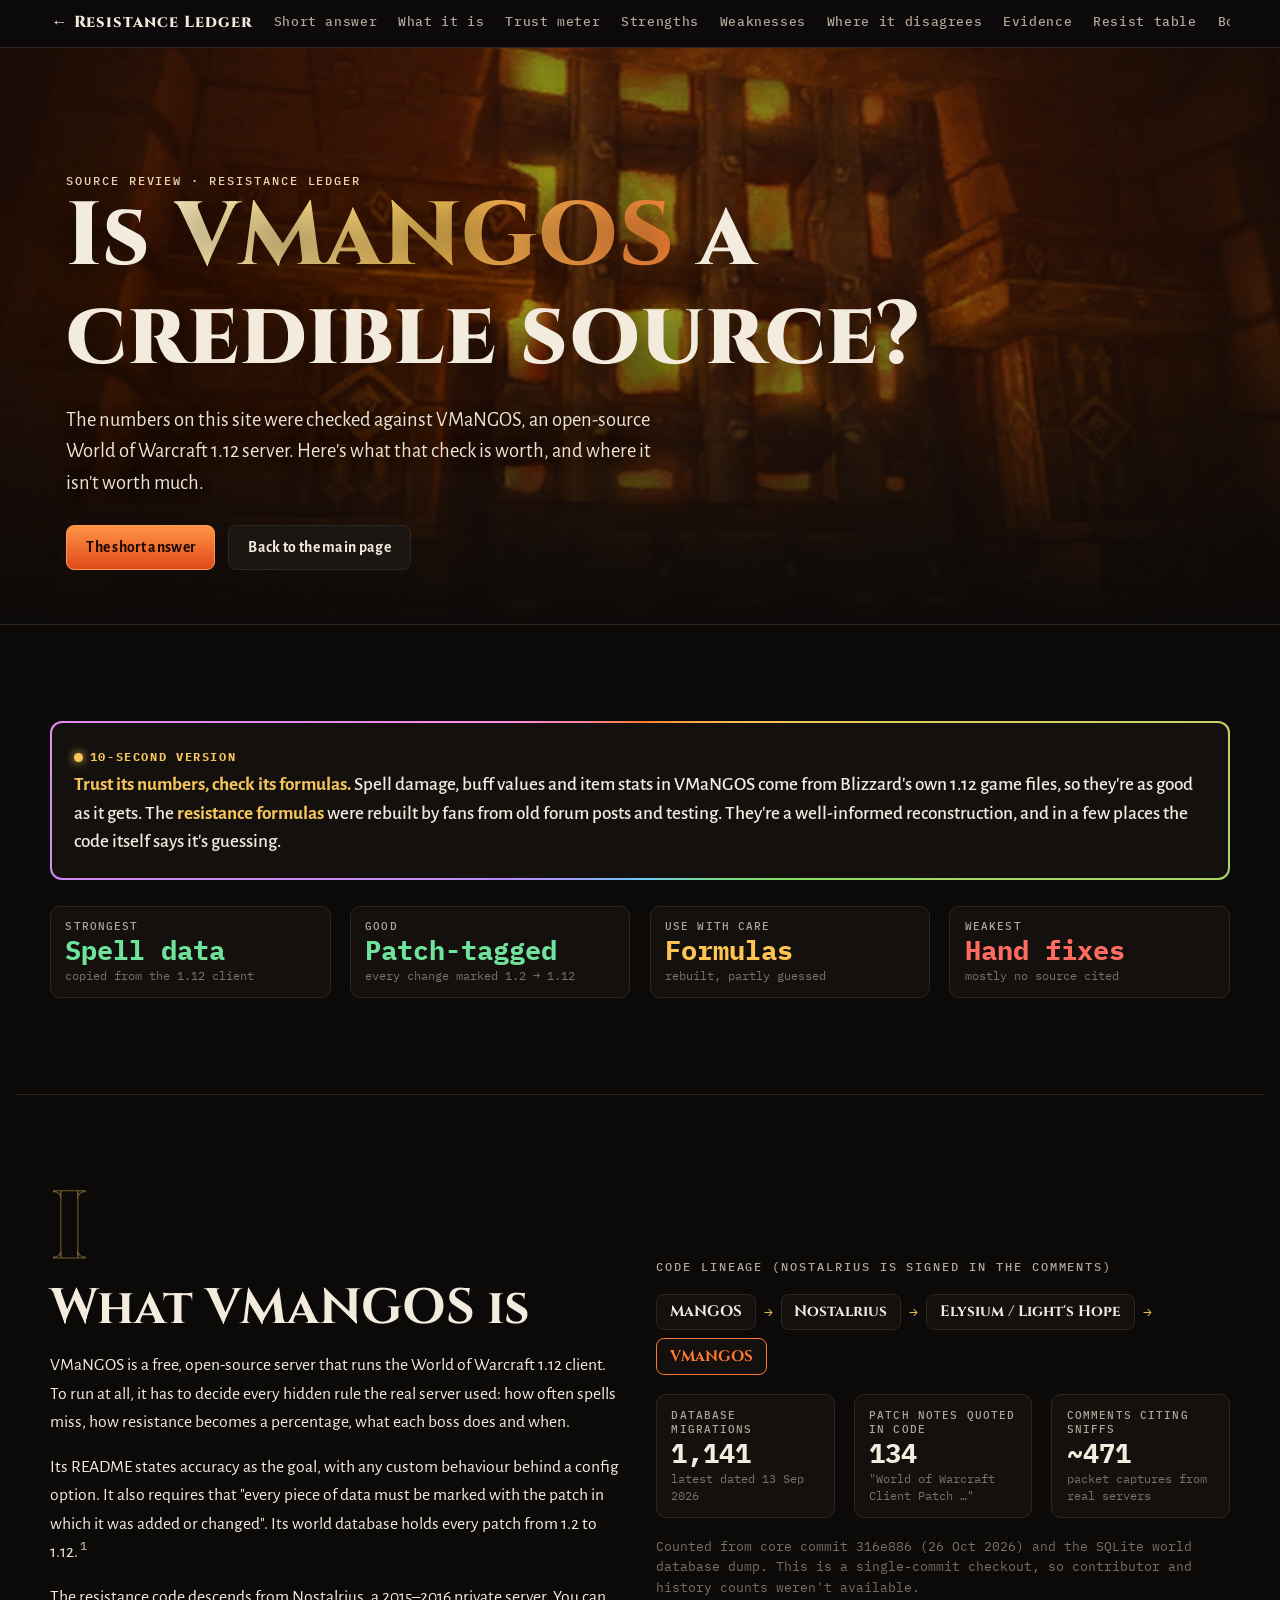
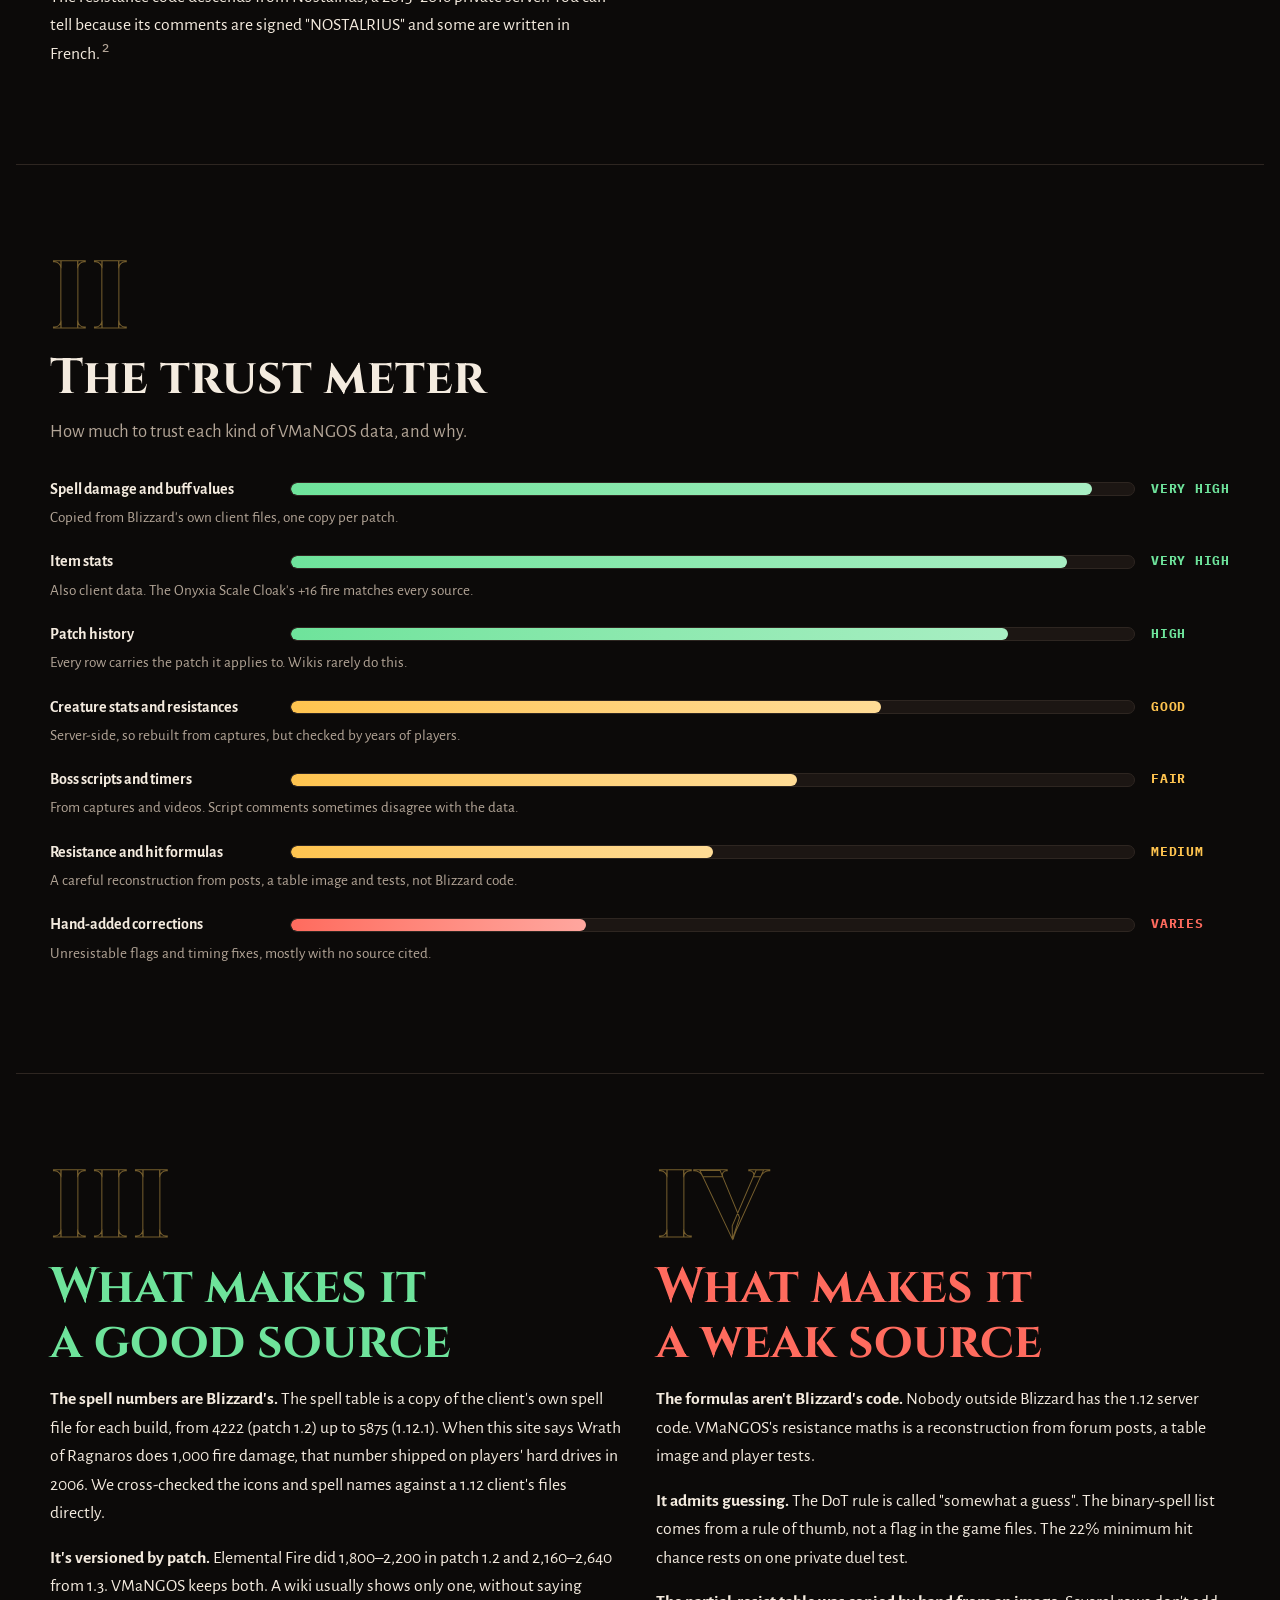
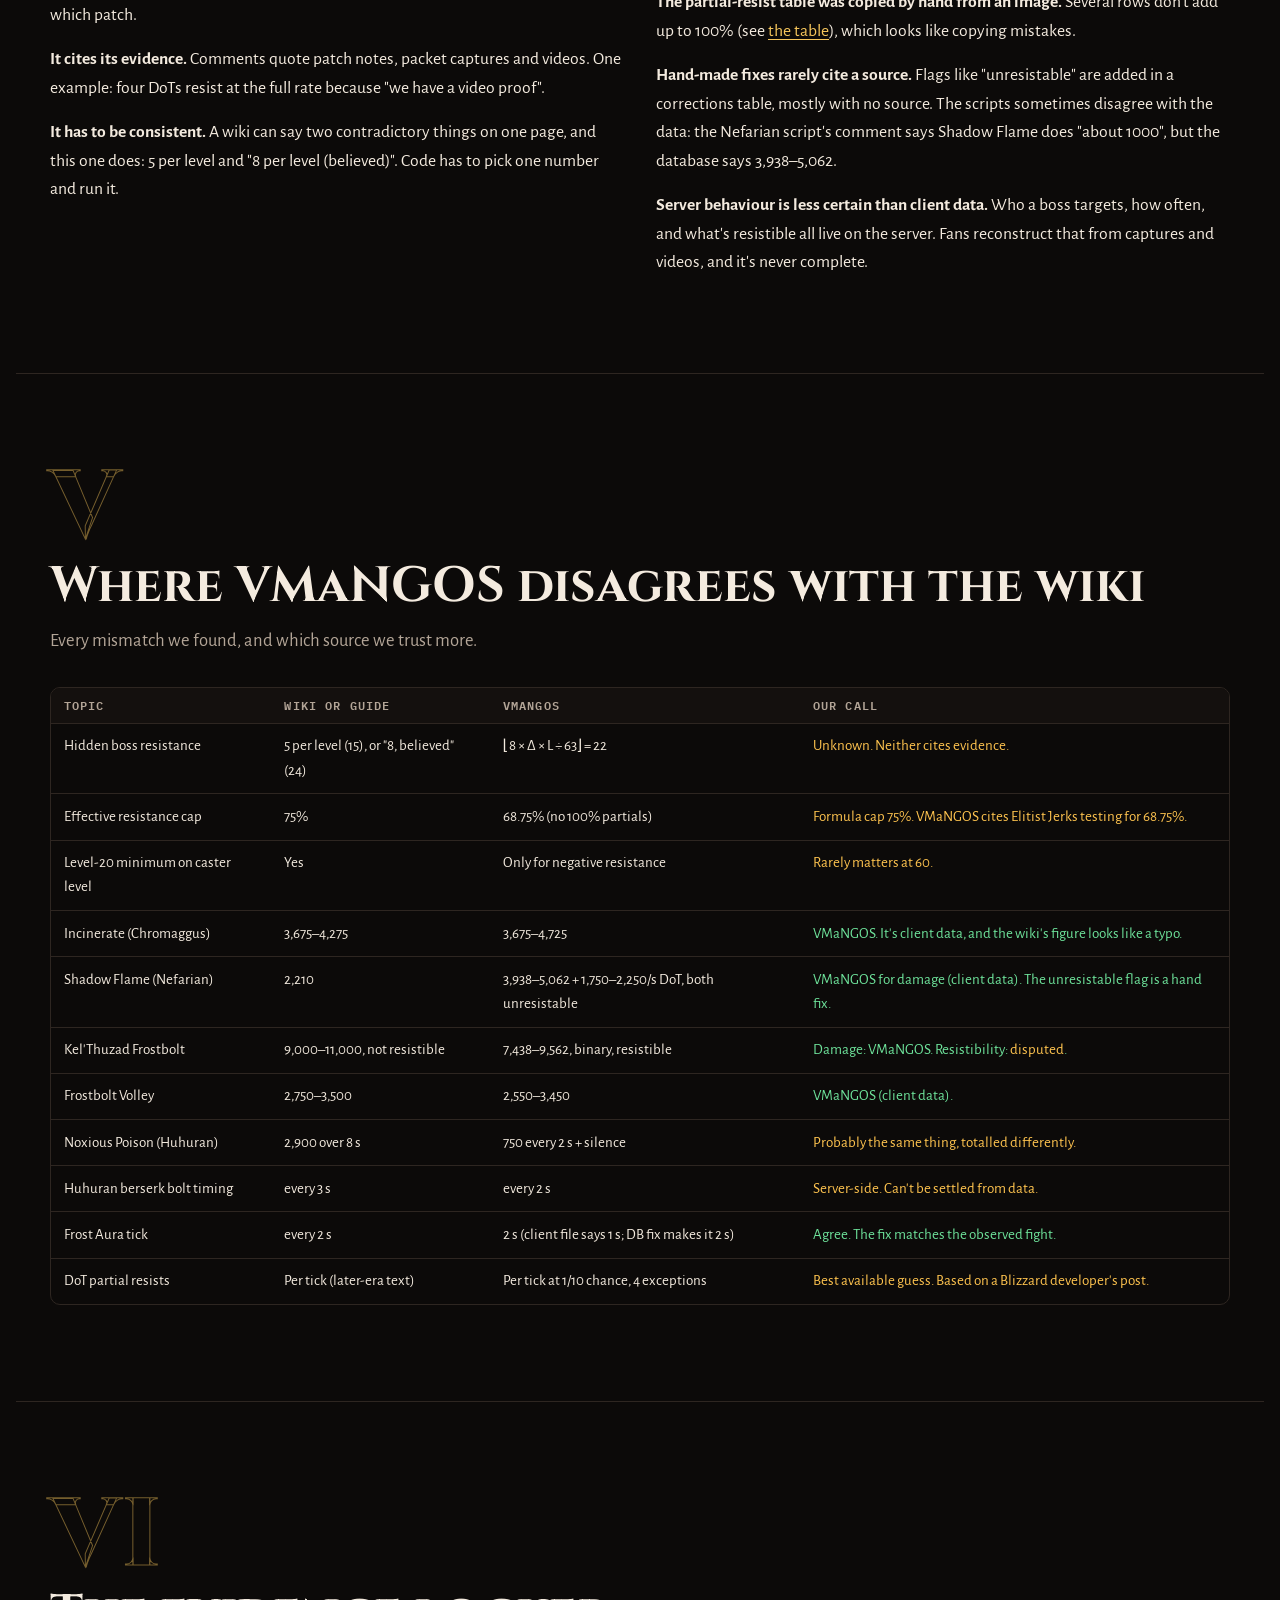
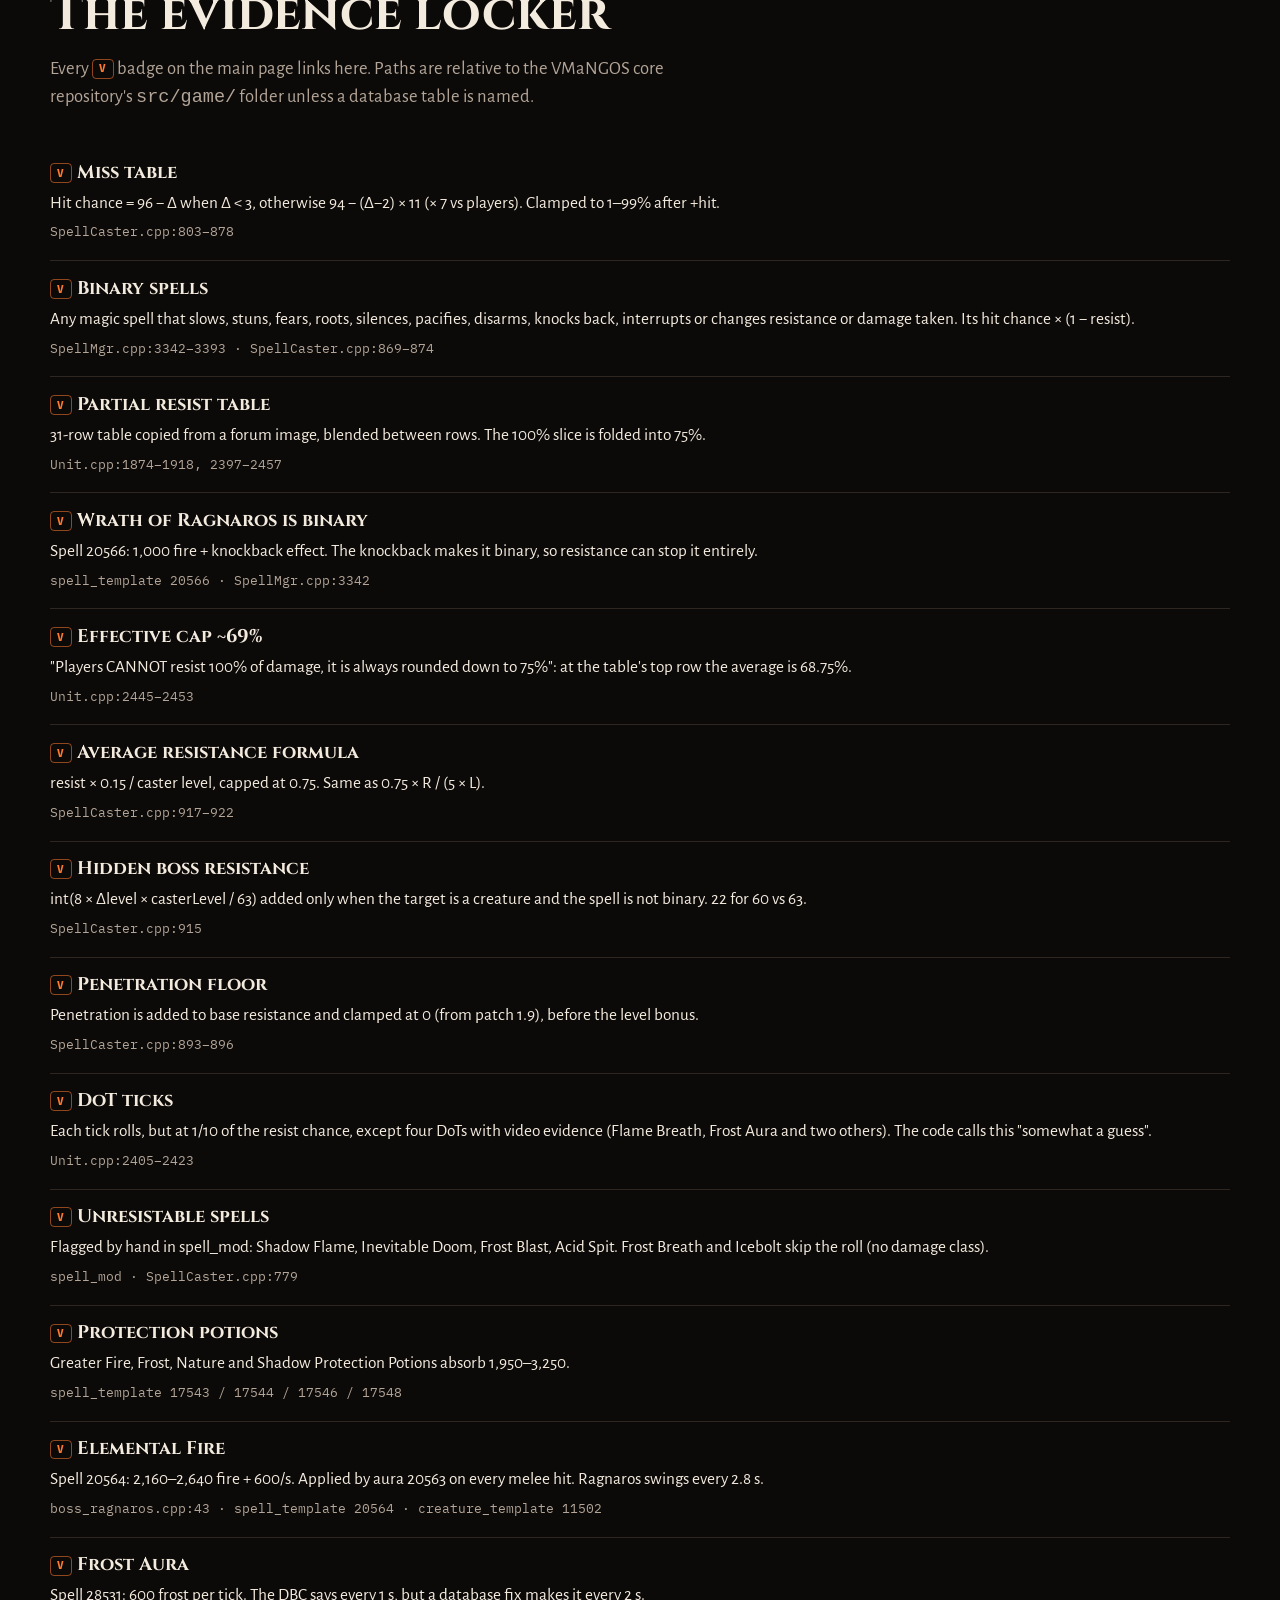
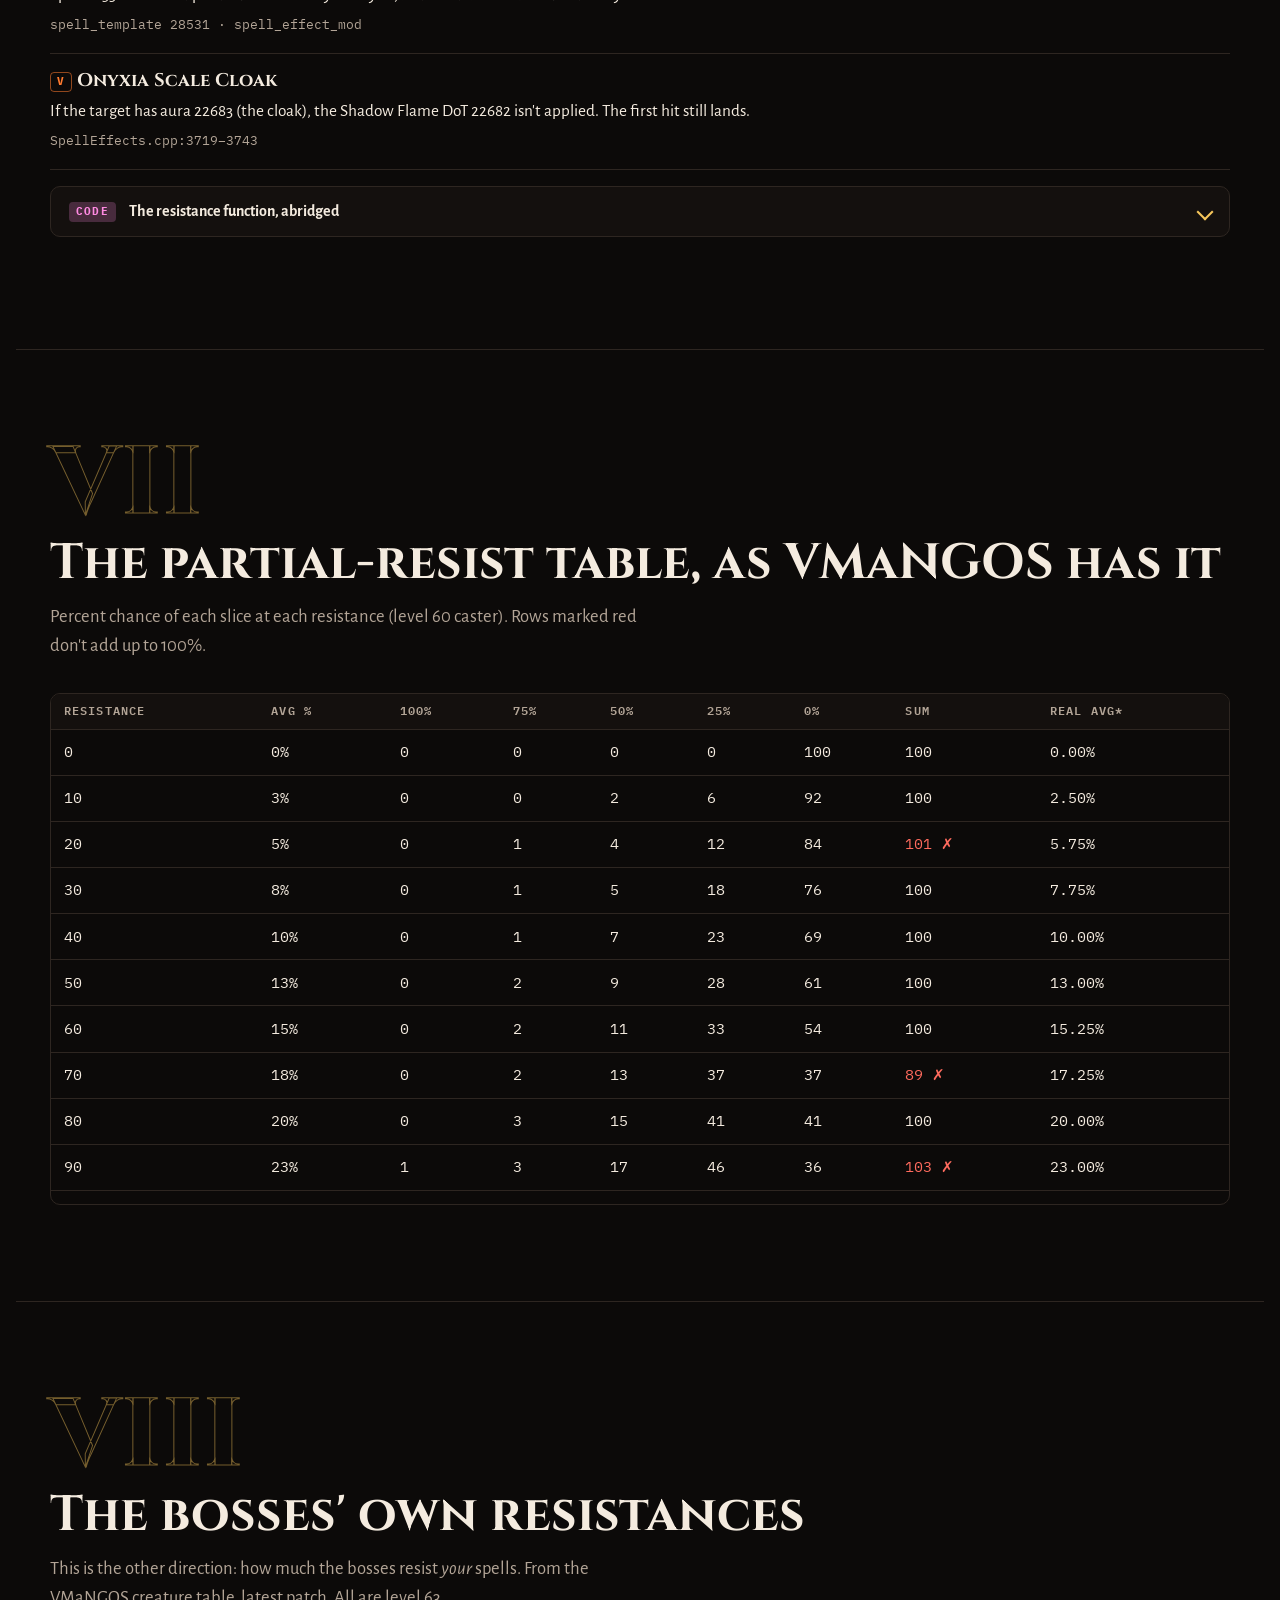
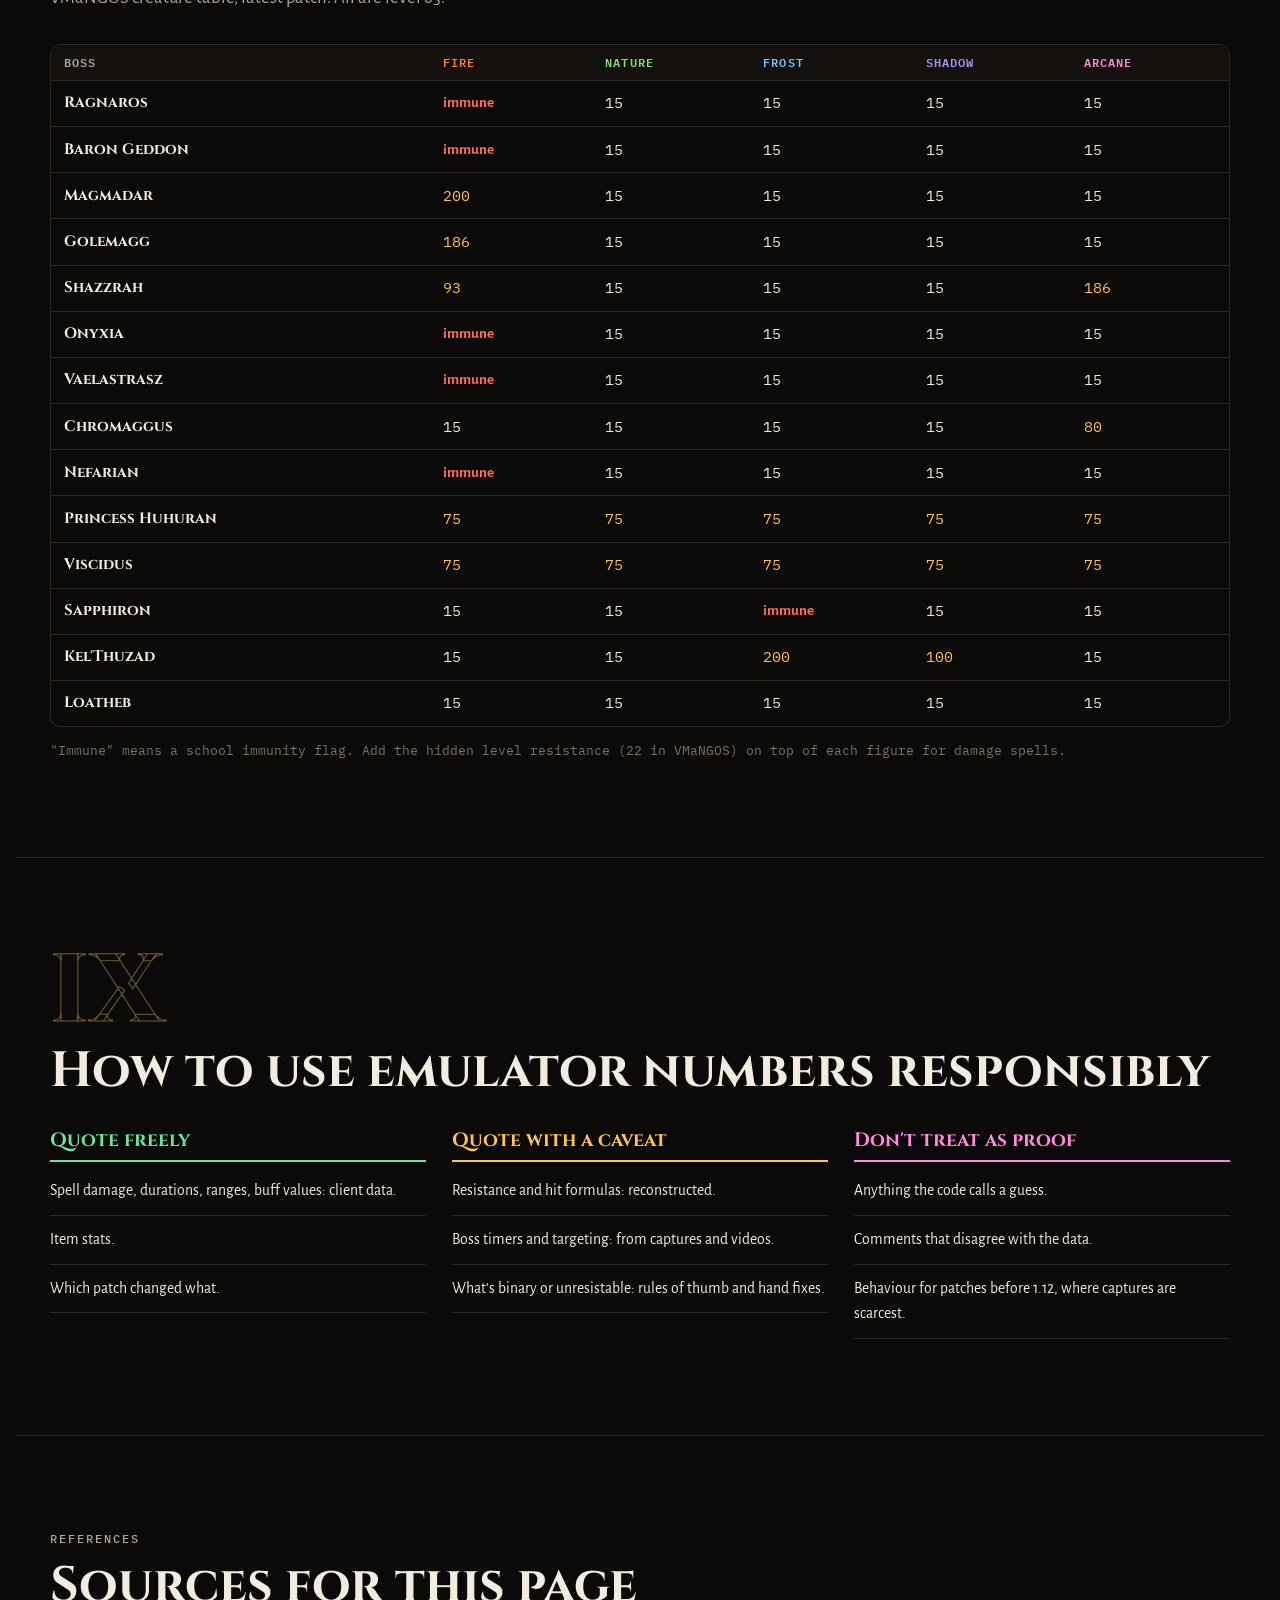
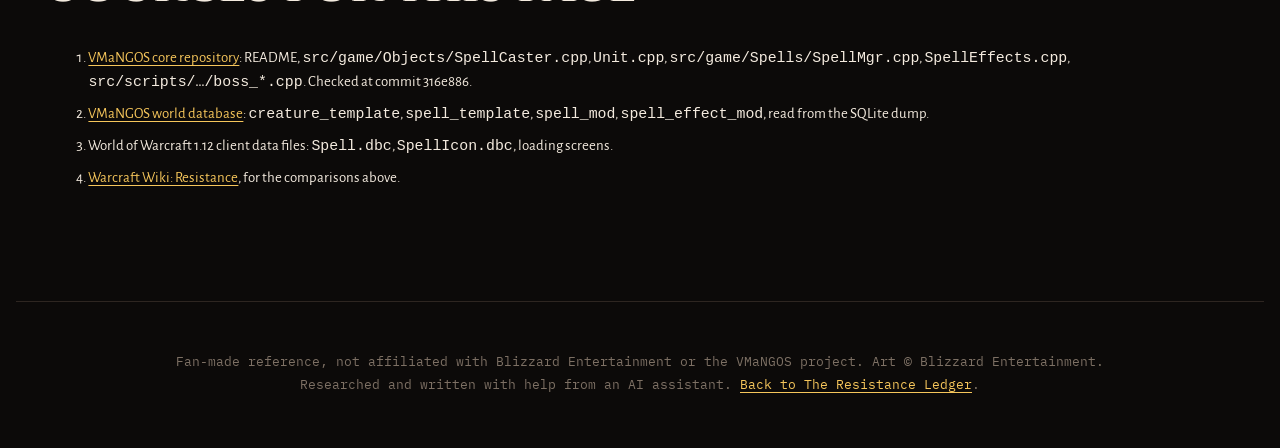
==== vmangos.html @ 82fe1f44 "Redesign around why resistance gear is needed Adds the Survive it arena, progression-vs-farm heat ma" ====
<!doctype html>
<html lang="en">
<head>
<meta charset="utf-8">
<meta name="viewport" content="width=device-width, initial-scale=1, viewport-fit=cover">
<title>Is VMaNGOS Credible?</title>
<meta name="claude:viewport-fit-sides" content="cover">
<meta name="description" content="How far to trust the VMaNGOS 1.12 emulator as a source of Classic WoW numbers: what comes straight from game files, what is reconstructed, and where it guesses. With code and database evidence.">
<meta name="theme-color" content="#0c0a09">
<link rel="preconnect" href="https://fonts.googleapis.com">
<link rel="preconnect" href="https://fonts.gstatic.com" crossorigin>
<link rel="stylesheet" href="https://fonts.googleapis.com/css2?family=Cinzel:wght@600;700;800&family=Alegreya+Sans:wght@400;500;700&family=Alegreya:ital,wght@1,500&family=IBM+Plex+Mono:wght@400;500;600;700&display=swap">
<link rel="stylesheet" href="site.css">
<style>
:root{padding-top:env(safe-area-inset-top,0px);padding-bottom:env(safe-area-inset-bottom,0px)}[hidden]{display:none!important}
.hero.small{min-height:min(62svh,560px)}
.hero.small .art{background-image:url("img/blackwing-lair.jpg")}
.meter{display:grid;grid-template-columns:minmax(0,14rem) 1fr auto;gap:.6rem 1rem;align-items:center}
.meter .bar{height:14px;border-radius:8px;background:var(--bg3);border:1px solid var(--rule);overflow:hidden}
.meter .bar i{display:block;height:100%;width:0;border-radius:8px;transition:width 1.2s cubic-bezier(.2,.9,.2,1)}
.meter .lbl{font:600 1rem/1.3 var(--f-sans)}
.meter .val{font:700 .8rem/1 var(--f-mono);letter-spacing:.06em;text-transform:uppercase}
.meter .why{grid-column:1 / -1;font-size:.95rem;color:var(--muted);margin:-.2rem 0 .7rem}
@media (max-width:640px){.meter{grid-template-columns:1fr auto}.meter .bar{grid-column:1 / -1;order:3}}
.ev{scroll-margin-top:5rem;padding-block:1.1rem;border-bottom:1px solid var(--rule)}
.ev:target{background:color-mix(in srgb,var(--gold) 9%,transparent);border-radius:8px;padding-inline:.8rem}
.ev h3{font-size:1.15rem;margin-bottom:.35rem}
pre.code{font:400 .84rem/1.6 var(--f-mono);background:var(--bg);border:1px solid var(--rule);border-radius:8px;padding:.8rem 1rem;overflow-x:auto;margin:.5rem 0 0;color:#e9dcc8}
pre.code .cm{color:var(--dim)}
.lineage{display:flex;flex-wrap:wrap;align-items:center;gap:.5rem}
.lineage span{font:700 .95rem/1 var(--f-display);padding:.6rem .8rem;border-radius:8px;border:1px solid var(--rule);background:var(--bg2)}
.lineage i{color:var(--gold);font-style:normal}
td.bad-row{color:var(--bad)}
</style>
</head>
<body>
<div class="progress" aria-hidden="true"></div>
<nav class="top" aria-label="Sections"><div class="in">
  <a class="brand" href="index.html">← Resistance Ledger</a>
  <a href="#short">Short answer</a><a href="#what">What it is</a><a href="#trust">Trust meter</a><a href="#good">Strengths</a><a href="#bad">Weaknesses</a><a href="#diff">Where it disagrees</a><a href="#evidence">Evidence</a><a href="#table">Resist table</a><a href="#bosses">Boss resistances</a><a href="#use">Using it well</a>
</div></nav>

<header class="hero small bleed" id="top">
  <div class="art" role="img" aria-label="Blackwing Lair loading screen"></div>
  <div class="in">
    <p class="eyebrow" style="color:#f0d8b8">Source review · Resistance Ledger</p>
    <h1>Is <span class="burn">VMaNGOS</span> a credible source?</h1>
    <p class="lede">The numbers on this site were checked against VMaNGOS, an open-source World of Warcraft 1.12 server. Here's what that check is worth, and where it isn't worth much.</p>
    <div class="cta"><a class="btn hot" href="#short">The short answer</a><a class="btn" href="index.html">Back to the main page</a></div>
  </div>
</header>

<section id="short">
  <div class="wide">
    <div class="tldr rv"><span class="tag">10-second version</span><p><b>Trust its numbers, check its formulas.</b> Spell damage, buff values and item stats in VMaNGOS come from Blizzard's own 1.12 game files, so they're as good as it gets. The <b>resistance formulas</b> were rebuilt by fans from old forum posts and testing. They're a well-informed reconstruction, and in a few places the code itself says it's guessing.</p></div>
    <div class="readout rv">
      <div class="big"><span class="k">Strongest</span><span class="v" style="color:var(--good)">Spell data</span><span class="d">copied from the 1.12 client</span></div>
      <div class="big"><span class="k">Good</span><span class="v" style="color:var(--good)">Patch-tagged</span><span class="d">every change marked 1.2 → 1.12</span></div>
      <div class="big"><span class="k">Use with care</span><span class="v" style="color:var(--warn)">Formulas</span><span class="d">rebuilt, partly guessed</span></div>
      <div class="big"><span class="k">Weakest</span><span class="v" style="color:var(--bad)">Hand fixes</span><span class="d">mostly no source cited</span></div>
    </div>
  </div>
</section>

<section id="what">
  <div class="wide two">
    <div class="prose rv">
      <div class="chap" style="margin:0"><span class="num">I</span><h2>What VMaNGOS is</h2></div>
      <p>VMaNGOS is a free, open-source server that runs the World of Warcraft 1.12 client. To run at all, it has to decide every hidden rule the real server used: how often spells miss, how resistance becomes a percentage, what each boss does and when.</p>
      <p>Its README states accuracy as the goal, with any custom behaviour behind a config option. It also requires that "every piece of data must be marked with the patch in which it was added or changed". Its world database holds every patch from 1.2 to 1.12.<sup class="c"><a href="#r1">1</a></sup></p>
      <p>The resistance code descends from Nostalrius, a 2015–2016 private server. You can tell because its comments are signed "NOSTALRIUS" and some are written in French.<sup class="c"><a href="#r2">2</a></sup></p>
    </div>
    <div class="rv" style="display:flex;flex-direction:column;gap:1.2rem;justify-content:center">
      <p class="eyebrow">Code lineage (Nostalrius is signed in the comments)</p>
      <div class="lineage"><span>MaNGOS</span><i>→</i><span>Nostalrius</span><i>→</i><span>Elysium / Light's Hope</span><i>→</i><span style="border-color:var(--fire);color:var(--fire)">VMaNGOS</span></div>
      <div class="readout">
        <div class="big"><span class="k">Database migrations</span><span class="v">1,141</span><span class="d">latest dated 13 Sep 2026</span></div>
        <div class="big"><span class="k">Patch notes quoted in code</span><span class="v">134</span><span class="d">"World of Warcraft Client Patch …"</span></div>
        <div class="big"><span class="k">Comments citing sniffs</span><span class="v">~471</span><span class="d">packet captures from real servers</span></div>
      </div>
      <p class="mono" style="font-size:.8rem;color:var(--dim)">Counted from core commit 316e886 (26 Oct 2026) and the SQLite world database dump. This is a single-commit checkout, so contributor and history counts weren't available.</p>
    </div>
  </div>
</section>

<section id="trust">
  <div class="wide">
    <div class="chap rv"><span class="num">II</span><h2>The trust meter</h2><p class="sub">How much to trust each kind of VMaNGOS data, and why.</p></div>
    <div class="meter rv" id="meter"></div>
  </div>
</section>

<section id="good">
  <div class="wide two">
    <div class="prose rv">
      <div class="chap" style="margin:0"><span class="num">III</span><h2 style="color:var(--good)">What makes it a good source</h2></div>
      <p><b>The spell numbers are Blizzard's.</b> The spell table is a copy of the client's own spell file for each build, from 4222 (patch 1.2) up to 5875 (1.12.1). When this site says Wrath of Ragnaros does 1,000 fire damage, that number shipped on players' hard drives in 2006. We cross-checked the icons and spell names against a 1.12 client's files directly.</p>
      <p><b>It's versioned by patch.</b> Elemental Fire did 1,800–2,200 in patch 1.2 and 2,160–2,640 from 1.3. VMaNGOS keeps both. A wiki usually shows only one, without saying which patch.</p>
      <p><b>It cites its evidence.</b> Comments quote patch notes, packet captures and videos. One example: four DoTs resist at the full rate because "we have a video proof".</p>
      <p><b>It has to be consistent.</b> A wiki can say two contradictory things on one page, and this one does: 5 per level and "8 per level (believed)". Code has to pick one number and run it.</p>
    </div>
    <div class="prose rv">
      <div class="chap" style="margin:0"><span class="num">IV</span><h2 id="bad" style="color:var(--bad)">What makes it a weak source</h2></div>
      <p><b>The formulas aren't Blizzard's code.</b> Nobody outside Blizzard has the 1.12 server code. VMaNGOS's resistance maths is a reconstruction from forum posts, a table image and player tests.</p>
      <p><b>It admits guessing.</b> The DoT rule is called "somewhat a guess". The binary-spell list comes from a rule of thumb, not a flag in the game files. The 22% minimum hit chance rests on one private duel test.</p>
      <p><b>The partial-resist table was copied by hand from an image.</b> Several rows don't add up to 100% (see <a href="#table">the table</a>), which looks like copying mistakes.</p>
      <p><b>Hand-made fixes rarely cite a source.</b> Flags like "unresistable" are added in a corrections table, mostly with no source. The scripts sometimes disagree with the data: the Nefarian script's comment says Shadow Flame does "about 1000", but the database says 3,938–5,062.</p>
      <p><b>Server behaviour is less certain than client data.</b> Who a boss targets, how often, and what's resistible all live on the server. Fans reconstruct that from captures and videos, and it's never complete.</p>
    </div>
  </div>
</section>

<section id="diff">
  <div class="wide">
    <div class="chap rv"><span class="num">V</span><h2>Where VMaNGOS disagrees with the wiki</h2><p class="sub">Every mismatch we found, and which source we trust more.</p></div>
    <div class="tbl-wrap rv"><table>
      <thead><tr><th>Topic</th><th>Wiki or guide</th><th>VMaNGOS</th><th>Our call</th></tr></thead>
      <tbody>
        <tr><td>Hidden boss resistance</td><td>5 per level (15), or "8, believed" (24)</td><td>⌊8 × Δ × L ÷ 63⌋ = 22</td><td class="mid">Unknown. Neither cites evidence.</td></tr>
        <tr><td>Effective resistance cap</td><td>75%</td><td>68.75% (no 100% partials)</td><td class="mid">Formula cap 75%. VMaNGOS cites Elitist Jerks testing for 68.75%.</td></tr>
        <tr><td>Level-20 minimum on caster level</td><td>Yes</td><td>Only for negative resistance</td><td class="mid">Rarely matters at 60.</td></tr>
        <tr><td>Incinerate (Chromaggus)</td><td>3,675–4,275</td><td>3,675–4,725</td><td class="ok">VMaNGOS. It's client data, and the wiki's figure looks like a typo.</td></tr>
        <tr><td>Shadow Flame (Nefarian)</td><td>2,210</td><td>3,938–5,062 + 1,750–2,250/s DoT, both unresistable</td><td class="ok">VMaNGOS for damage (client data). The unresistable flag is a hand fix.</td></tr>
        <tr><td>Kel'Thuzad Frostbolt</td><td>9,000–11,000, not resistible</td><td>7,438–9,562, binary, resistible</td><td class="ok">Damage: VMaNGOS. Resistibility: <span style="color:var(--warn)">disputed</span>.</td></tr>
        <tr><td>Frostbolt Volley</td><td>2,750–3,500</td><td>2,550–3,450</td><td class="ok">VMaNGOS (client data).</td></tr>
        <tr><td>Noxious Poison (Huhuran)</td><td>2,900 over 8 s</td><td>750 every 2 s + silence</td><td class="mid">Probably the same thing, totalled differently.</td></tr>
        <tr><td>Huhuran berserk bolt timing</td><td>every 3 s</td><td>every 2 s</td><td class="mid">Server-side. Can't be settled from data.</td></tr>
        <tr><td>Frost Aura tick</td><td>every 2 s</td><td>2 s (client file says 1 s; DB fix makes it 2 s)</td><td class="ok">Agree. The fix matches the observed fight.</td></tr>
        <tr><td>DoT partial resists</td><td>Per tick (later-era text)</td><td>Per tick at 1/10 chance, 4 exceptions</td><td class="mid">Best available guess. Based on a Blizzard developer's post.</td></tr>
      </tbody>
    </table></div>
  </div>
</section>

<section id="evidence">
  <div class="wide">
    <div class="chap rv"><span class="num">VI</span><h2>The evidence locker</h2><p class="sub">Every <span class="vm">V</span> badge on the main page links here. Paths are relative to the VMaNGOS core repository's <code>src/game/</code> folder unless a database table is named.</p></div>
    <div id="locker"></div>
    <details class="deep rv"><summary><span class="lvl">Code</span>The resistance function, abridged</summary><div class="body">
<pre class="code"><span class="cm">// Objects/SpellCaster.cpp, GetSpellResistChance (abridged)</span>
float resistModHitChance = baseResistance + selfResistance;   <span class="cm">// selfResistance = caster's penetration (negative)</span>
#if SUPPORTED_CLIENT_BUILD > CLIENT_BUILD_1_8_4
    if ((resistModHitChance &lt; 0.0f) &amp;&amp; (baseResistance >= 0.0f)) resistModHitChance = 0.0f;
#endif
if (innateResists &amp;&amp; victim->GetTypeId() == TYPEID_UNIT)
    resistModHitChance += int32((8.0f * leveldiff) * uiLevel / 63.0f);
resistModHitChance *= (float)(0.15f / uiLevel);                <span class="cm">// then clamped to 0..0.75</span></pre>
<pre class="code"><span class="cm">// Objects/Unit.cpp, partial resist roll (abridged)</span>
<span class="cm">// Players CANNOT resist 100% of damage, it is always rounded down to 75%, despite what Blizzard's table suggests.</span>
<span class="cm">// The true magic damage resist cap is therefore actually ~68-70% because of this mechanic.</span>
if (ran &lt; resist100 + resist75) resistCnt = 0.75f;
else if (ran &lt; resist100 + resist75 + resist50) resistCnt = 0.5f;
else if (ran &lt; resist100 + resist75 + resist50 + resist25) resistCnt = 0.25f;</pre>
    </div></details>
  </div>
</section>

<section id="table">
  <div class="wide">
    <div class="chap rv"><span class="num">VII</span><h2>The partial-resist table, as VMaNGOS has it</h2><p class="sub">Percent chance of each slice at each resistance (level 60 caster). Rows marked red don't add up to 100%.</p></div>
    <div class="tbl-wrap rv" style="max-height:32rem;overflow:auto"><table id="vtab"></table></div>
  </div>
</section>

<section id="bosses">
  <div class="wide">
    <div class="chap rv"><span class="num">VIII</span><h2>The bosses' own resistances</h2><p class="sub">This is the other direction: how much the bosses resist <em>your</em> spells. From the VMaNGOS creature table, latest patch. All are level 63.</p></div>
    <div class="tbl-wrap rv"><table id="btab"></table></div>
    <p class="mono rv" style="font-size:.82rem;color:var(--dim);margin-top:.8rem">"Immune" means a school immunity flag. Add the hidden level resistance (22 in VMaNGOS) on top of each figure for damage spells.</p>
  </div>
</section>

<section id="use">
  <div class="wide">
    <div class="chap rv"><span class="num">IX</span><h2>How to use emulator numbers responsibly</h2></div>
    <div class="ledger rv" style="grid-template-columns:repeat(auto-fit,minmax(min(100%,260px),1fr))">
      <div class="b"><h3>Quote freely</h3><ul><li>Spell damage, durations, ranges, buff values: client data.</li><li>Item stats.</li><li>Which patch changed what.</li></ul></div>
      <div class="g"><h3>Quote with a caveat</h3><ul><li>Resistance and hit formulas: reconstructed.</li><li>Boss timers and targeting: from captures and videos.</li><li>What's binary or unresistable: rules of thumb and hand fixes.</li></ul></div>
      <div class="f"><h3>Don't treat as proof</h3><ul><li>Anything the code calls a guess.</li><li>Comments that disagree with the data.</li><li>Behaviour for patches before 1.12, where captures are scarcest.</li></ul></div>
    </div>
  </div>
</section>

<section>
  <div class="wide">
    <div class="chap"><p class="eyebrow">References</p><h2>Sources for this page</h2></div>
    <ol class="src">
      <li id="r1"><a href="https://github.com/vmangos/core">VMaNGOS core repository</a>: README, <code>src/game/Objects/SpellCaster.cpp</code>, <code>Unit.cpp</code>, <code>src/game/Spells/SpellMgr.cpp</code>, <code>SpellEffects.cpp</code>, <code>src/scripts/…/boss_*.cpp</code>. Checked at commit 316e886.</li>
      <li id="r2"><a href="https://github.com/brotalnia/database">VMaNGOS world database</a>: <code>creature_template</code>, <code>spell_template</code>, <code>spell_mod</code>, <code>spell_effect_mod</code>, read from the SQLite dump.</li>
      <li id="r3">World of Warcraft 1.12 client data files: <code>Spell.dbc</code>, <code>SpellIcon.dbc</code>, loading screens.</li>
      <li id="r4"><a href="https://warcraft.wiki.gg/wiki/Resistance">Warcraft Wiki: Resistance</a>, for the comparisons above.</li>
    </ol>
  </div>
</section>

<footer>Fan-made reference, not affiliated with Blizzard Entertainment or the VMaNGOS project. Art © Blizzard Entertainment.<br>Researched and written with help from an AI assistant. <a href="index.html">Back to The Resistance Ledger</a>.</footer>
<div id="tip" role="tooltip"></div>
<script src="data.js"></script>
<script>
(function(){
const $ = s => document.querySelector(s);
const meter = [
  ["Spell damage and buff values", 95, "--good", "Very high", "Copied from Blizzard's own client files, one copy per patch."],
  ["Item stats", 92, "--good", "Very high", "Also client data. The Onyxia Scale Cloak's +16 fire matches every source."],
  ["Patch history", 85, "--good", "High", "Every row carries the patch it applies to. Wikis rarely do this."],
  ["Creature stats and resistances", 70, "--warn", "Good", "Server-side, so rebuilt from captures, but checked by years of players."],
  ["Boss scripts and timers", 60, "--warn", "Fair", "From captures and videos. Script comments sometimes disagree with the data."],
  ["Resistance and hit formulas", 50, "--warn", "Medium", "A careful reconstruction from posts, a table image and tests, not Blizzard code."],
  ["Hand-added corrections", 35, "--bad", "Varies", "Unresistable flags and timing fixes, mostly with no source cited."]
];
$("#meter").innerHTML = meter.map(([l, v, c, w, why]) => `<span class="lbl">${l}</span><span class="bar"><i data-w="${v}" style="background:linear-gradient(90deg,var(${c}),color-mix(in srgb,var(${c}) 60%,#fff))"></i></span><span class="val" style="color:var(${c})">${w}</span><p class="why">${why}</p>`).join("");
new IntersectionObserver((es, o) => es.forEach(e => { if (e.isIntersecting){ e.target.querySelectorAll("i[data-w]").forEach(i => i.style.width = i.dataset.w + "%"); o.disconnect(); } }), {threshold:.3}).observe($("#meter"));
$("#locker").innerHTML = Object.entries(RL.VM).map(([k, e]) => `<div class="ev" id="ev-${k}"><h3><span class="vm">V</span> ${e.t}</h3><p>${e.v}</p><p class="mono" style="font-size:.82rem;color:var(--muted);margin-top:.3rem">${e.r}</p></div>`).join("");
const VT = [[0,0,0,0,100,0],[0,0,2,6,92,3],[0,1,4,12,84,5],[0,1,5,18,76,8],[0,1,7,23,69,10],[0,2,9,28,61,13],[0,2,11,33,54,15],[0,2,13,37,37,18],[0,3,15,41,41,20],[1,3,17,46,36,23],[1,4,19,47,29,25],[1,5,21,48,24,28],[1,6,24,49,20,30],[1,8,28,47,17,33],[1,9,33,43,14,35],[1,11,37,39,12,38],[1,13,41,35,10,40],[1,16,45,30,8,43],[1,18,48,26,7,45],[2,20,48,24,6,48],[4,23,48,21,4,50],[5,25,47,19,3,53],[7,28,45,17,2,55],[9,31,43,16,2,58],[11,34,40,14,1,60],[13,37,37,12,1,62],[15,41,33,10,1,65],[18,44,29,8,1,68],[20,48,25,7,1,70],[23,51,20,5,1,73],[25,55,16,3,1,75]];
$("#vtab").innerHTML = `<thead><tr><th>Resistance</th><th>Avg %</th><th>100%</th><th>75%</th><th>50%</th><th>25%</th><th>0%</th><th>Sum</th><th>Real avg*</th></tr></thead><tbody>` + VT.map((r, i) => { const s = r[0]+r[1]+r[2]+r[3]+r[4]; const used = r[0]+r[1]+r[2]+r[3]; const real = ((r[0]+r[1])*.75 + r[2]*.5 + r[3]*.25); const bad = s !== 100; return `<tr><td class="mono">${i*10}</td><td class="mono">${r[5]}%</td>${r.slice(0,5).map(v => `<td class="mono">${v}</td>`).join("")}<td class="mono ${bad ? "bad-row" : ""}">${s}${bad ? " ✗" : ""}</td><td class="mono">${real.toFixed(2)}%</td></tr>`; }).join("") + `</tbody>`;
$("#vtab").insertAdjacentHTML("afterend", "");
const B = [["Ragnaros","immune",15,15,15,15],["Baron Geddon","immune",15,15,15,15],["Magmadar",200,15,15,15,15],["Golemagg",186,15,15,15,15],["Shazzrah",93,15,15,15,186],["Onyxia","immune",15,15,15,15],["Vaelastrasz","immune",15,15,15,15],["Chromaggus",15,15,15,15,80],["Nefarian","immune",15,15,15,15],["Princess Huhuran",75,75,75,75,75],["Viscidus",75,75,75,75,75],["Sapphiron",15,15,"immune",15,15],["Kel'Thuzad",15,15,200,100,15],["Loatheb",15,15,15,15,15]];
const cell = v => v === "immune" ? `<td style="color:var(--bad);font-weight:700">immune</td>` : `<td class="mono"${v >= 75 ? ' style="color:var(--warn)"' : ""}>${v}</td>`;
$("#btab").innerHTML = `<thead><tr><th>Boss</th><th class="fire">Fire</th><th class="nature">Nature</th><th class="frost">Frost</th><th class="shadow">Shadow</th><th class="arcane">Arcane</th></tr></thead><tbody>` + B.map(r => `<tr><td style="font-family:var(--f-display);font-weight:700">${r[0]}</td>${r.slice(1).map(cell).join("")}</tr>`).join("") + `</tbody>`;
})();
</script>
</body>
</html>
---- site.css ----
/* The Resistance Ledger: one dark world, lit by the five spell schools.
   Layout: a 70ch reading spine with full-bleed raid banners; every chapter opens with a 10-second answer, depth folds open below. */
:root{
  --bg:#0c0a09; --bg2:#14100e; --bg3:#1c1613; --ink:#f4ebdf; --muted:#b3a597; --dim:#7d7064; --rule:#2e2621;
  --gold:#f6c65b; --ember:#ff7a2f;
  --fire:#ff7a2f; --frost:#6cc9ff; --nature:#82e06c; --shadow:#b48dff; --arcane:#ff8ae2;
  --good:#6ee39b; --warn:#ffc44f; --bad:#ff6b5e;
  --f-display:"Cinzel", "Trajan Pro", Georgia, serif;
  --f-sans:"Alegreya Sans", "Segoe UI", system-ui, sans-serif;
  --f-serif:"Alegreya", Georgia, serif;
  --f-mono:"IBM Plex Mono", ui-monospace, Consolas, monospace;
  --gutter:max(16px, env(safe-area-inset-left, 0px));
  --gutter-r:max(16px, env(safe-area-inset-right, 0px));
  color-scheme:dark;
}
@property --ang{syntax:"<angle>";inherits:false;initial-value:0deg}
*{box-sizing:border-box}
html{scroll-behavior:smooth;background:var(--bg)}
@media (prefers-reduced-motion: reduce){html{scroll-behavior:auto}*,*::before,*::after{animation-duration:.01ms!important;animation-iteration-count:1!important;transition-duration:.01ms!important}}
body{margin:0;background:var(--bg);color:var(--ink);font:400 1.08rem/1.62 var(--f-sans);padding-left:var(--gutter);padding-right:var(--gutter-r);overflow-x:hidden}
body::before{content:"";position:fixed;inset:0 0 auto;height:env(safe-area-inset-top,0px);z-index:60;background:var(--bg)}
a{color:var(--gold);text-underline-offset:3px}
a:hover{color:#ffe29a}
:focus-visible{outline:2px solid var(--gold);outline-offset:3px;border-radius:3px}
h1,h2,h3,h4{font-family:var(--f-display);font-weight:700;line-height:1.1;margin:0;text-wrap:balance}
p{margin:0}
img{max-width:100%}
.mono{font-family:var(--f-mono);font-variant-numeric:tabular-nums}
.fire{color:var(--fire)}.frost{color:var(--frost)}.nature{color:var(--nature)}.shadow{color:var(--shadow)}.arcane{color:var(--arcane)}
.bleed{margin-left:calc(-1 * var(--gutter));margin-right:calc(-1 * var(--gutter-r))}
.spine{max-width:70ch;margin-inline:auto}
.wide{max-width:1180px;margin-inline:auto}
sup.c{font:500 .66em/0 var(--f-mono);margin-left:1px}
sup.c a{text-decoration:none;color:var(--muted);padding:0 1px}
sup.c a:hover{color:var(--gold)}
.eyebrow{font:500 .76rem/1.2 var(--f-mono);letter-spacing:.16em;text-transform:uppercase;color:var(--muted)}

/* scroll progress + nav */
.progress{position:fixed;top:env(safe-area-inset-top,0px);left:0;right:0;height:3px;z-index:70;background:linear-gradient(90deg,var(--fire),var(--gold),var(--arcane),var(--frost));transform-origin:0 50%;transform:scaleX(var(--p,0))}
@supports (animation-timeline: scroll()){.progress{animation:grow linear both;animation-timeline:scroll(root)}@keyframes grow{from{transform:scaleX(0)}to{transform:scaleX(1)}}}
nav.top{position:sticky;top:env(safe-area-inset-top,0px);z-index:50;margin-left:calc(-1 * var(--gutter));margin-right:calc(-1 * var(--gutter-r));padding-left:var(--gutter);padding-right:var(--gutter-r);background:color-mix(in srgb,var(--bg) 78%,transparent);backdrop-filter:blur(10px) saturate(1.3);border-bottom:1px solid var(--rule)}
nav.top .in{max-width:1180px;margin-inline:auto;display:flex;gap:1.1rem;align-items:center;padding-block:.55rem;overflow-x:auto;scrollbar-width:none}
nav.top .in::-webkit-scrollbar{display:none}
nav.top a{font:500 .8rem/1 var(--f-mono);letter-spacing:.05em;color:var(--muted);text-decoration:none;white-space:nowrap;padding:.35rem .1rem;border-bottom:2px solid transparent;transition:color .2s,border-color .2s}
nav.top a:hover{color:var(--ink)}
nav.top a.on{color:var(--gold);border-color:var(--gold)}
nav.top .brand{font:800 1rem/1 var(--f-display);color:var(--ink);letter-spacing:.06em}
nav.top .xp{margin-left:auto;display:flex;align-items:center;gap:.5rem;flex:none}
.xpbar{width:110px;height:8px;border-radius:5px;background:var(--bg3);border:1px solid var(--rule);overflow:hidden}
.xpbar i{display:block;height:100%;width:0;background:linear-gradient(90deg,#7b3fe4,var(--arcane));transition:width .6s cubic-bezier(.2,.9,.2,1.2)}
.xp span{font:500 .72rem/1 var(--f-mono);color:var(--arcane);white-space:nowrap}

/* hero */
.hero{position:relative;min-height:min(88svh,760px);display:grid;align-items:end;isolation:isolate;overflow:hidden;border-bottom:1px solid var(--rule)}
.hero .art{position:absolute;inset:0;z-index:-2;background:var(--bg) url("img/molten-core.jpg") center 60%/cover no-repeat;transform:scale(1.08);animation:breathe 18s ease-in-out infinite alternate}
@keyframes breathe{to{transform:scale(1.16) translateY(-1.5%)}}
.hero::after{content:"";position:absolute;inset:0;z-index:-1;background:linear-gradient(180deg,rgba(12,10,9,.25) 0%,rgba(12,10,9,.35) 45%,var(--bg) 100%),radial-gradient(ellipse at 30% 70%,transparent 30%,rgba(12,10,9,.55) 100%)}
#embers{position:absolute;inset:0;z-index:-1;width:100%;height:100%;pointer-events:none;mix-blend-mode:screen}
.hero .in{max-width:1180px;width:100%;margin-inline:auto;padding:clamp(5rem,14vh,9rem) var(--gutter-r) clamp(2rem,6vh,3.5rem) var(--gutter)}
.hero h1{font-size:clamp(2.5rem,7.4vw,5.6rem);font-weight:800;letter-spacing:.01em;max-width:15ch;text-shadow:0 4px 40px rgba(0,0,0,.6)}
.hero h1 .burn{background:linear-gradient(100deg,#fff1c2 0%,var(--gold) 25%,var(--fire) 55%,#ff3d1f 80%);-webkit-background-clip:text;background-clip:text;color:transparent;background-size:200% 100%;animation:sheen 6s ease-in-out infinite}
@keyframes sheen{50%{background-position:100% 0}}
.hero .lede{max-width:56ch;margin-top:1.2rem;font:400 clamp(1.08rem,2vw,1.28rem)/1.55 var(--f-sans);color:#efe3d3;text-shadow:0 2px 14px rgba(0,0,0,.8)}
.hero .cta{display:flex;flex-wrap:wrap;gap:.8rem;margin-top:1.6rem}
.btn{display:inline-flex;align-items:center;gap:.55rem;font:700 .98rem/1 var(--f-sans);letter-spacing:.02em;padding:.85rem 1.2rem;border-radius:8px;border:1px solid var(--rule);background:var(--bg3);color:var(--ink);text-decoration:none;cursor:pointer;transition:transform .15s,box-shadow .2s,background .2s}
.btn:hover{transform:translateY(-2px);box-shadow:0 8px 24px rgba(0,0,0,.4);color:var(--ink)}
.btn:active{transform:translateY(0) scale(.98)}
.btn.hot{background:linear-gradient(180deg,#ff9445,#e0491b);border-color:#ff9a55;color:#1a0904;box-shadow:0 0 0 0 rgba(255,122,47,.6);animation:pulse 2.6s infinite}
.btn.hot:hover{color:#1a0904}
@keyframes pulse{0%{box-shadow:0 0 0 0 rgba(255,122,47,.55)}70%{box-shadow:0 0 0 14px rgba(255,122,47,0)}100%{box-shadow:0 0 0 0 rgba(255,122,47,0)}}
.legend{display:flex;flex-wrap:wrap;gap:.5rem 1.1rem;margin-top:1.5rem}
.grade{display:inline-block;font:700 .68rem/1 var(--f-mono);padding:.22rem .38rem;border-radius:3px;margin-right:.3rem;color:#120c08;vertical-align:.1em}
.grade.B{background:var(--good)}.grade.D{background:var(--frost)}.grade.G{background:var(--warn)}.grade.F{background:var(--arcane)}.grade.V{background:var(--fire)}

/* school ribbon */
.schools{display:flex;justify-content:center;flex-wrap:wrap;gap:clamp(.8rem,3vw,2.4rem);padding-block:1.4rem;border-bottom:1px solid var(--rule)}
.school{display:flex;align-items:center;gap:.6rem;font:600 .95rem/1 var(--f-display);letter-spacing:.06em}
.school img{width:30px;height:30px;border-radius:5px;box-shadow:0 0 0 1px rgba(255,255,255,.12),0 0 18px -2px currentColor;image-rendering:auto}
.school.holy{color:var(--dim)}

/* sections */
section{padding-block:clamp(3.2rem,8vw,6rem);border-bottom:1px solid var(--rule);position:relative}
.chap{display:flex;flex-direction:column;gap:.8rem;margin-bottom:2rem}
.chap h2{font-size:clamp(1.9rem,4.6vw,3.1rem)}
.chap .num{font:800 clamp(3rem,9vw,6rem)/.8 var(--f-display);color:transparent;-webkit-text-stroke:1px color-mix(in srgb,var(--gold) 45%,transparent);letter-spacing:.02em}
.chap .sub{font:400 1.16rem/1.55 var(--f-sans);color:var(--muted);max-width:62ch}

/* the 10-second answer */
.tldr{position:relative;padding:1.2rem 1.4rem 1.3rem;border-radius:12px;background:linear-gradient(var(--bg2),var(--bg2)) padding-box,conic-gradient(from var(--ang),var(--fire),var(--gold),var(--nature),var(--frost),var(--shadow),var(--arcane),var(--fire)) border-box;border:2px solid transparent;animation:spin 8s linear infinite;margin-bottom:1.6rem}
@keyframes spin{to{--ang:360deg}}
.tldr .tag{display:inline-flex;gap:.4rem;align-items:center;font:700 .72rem/1 var(--f-mono);letter-spacing:.14em;text-transform:uppercase;color:var(--gold);margin-bottom:.5rem}
.tldr .tag::before{content:"";width:9px;height:9px;border-radius:50%;background:var(--gold);box-shadow:0 0 10px var(--gold)}
.tldr p{font:500 1.2rem/1.5 var(--f-sans)}
.tldr p b{color:var(--gold)}

/* deep-dive */
details.deep{margin-block:1rem;border:1px solid var(--rule);border-radius:10px;background:var(--bg2);overflow:hidden;transition:border-color .2s}
details.deep:hover{border-color:color-mix(in srgb,var(--gold) 40%,var(--rule))}
details.deep[open]{border-color:color-mix(in srgb,var(--gold) 55%,var(--rule))}
details.deep > summary{cursor:pointer;list-style:none;display:flex;align-items:center;gap:.8rem;padding:.9rem 1.1rem;font:600 1rem/1.3 var(--f-sans)}
details.deep > summary::-webkit-details-marker{display:none}
details.deep > summary .lvl{font:700 .66rem/1 var(--f-mono);letter-spacing:.12em;text-transform:uppercase;padding:.3rem .45rem;border-radius:4px;background:color-mix(in srgb,var(--arcane) 22%,transparent);color:var(--arcane);flex:none}
details.deep > summary::after{content:"";margin-left:auto;width:10px;height:10px;border-right:2px solid var(--gold);border-bottom:2px solid var(--gold);transform:rotate(45deg);transition:transform .25s;flex:none}
details.deep[open] > summary::after{transform:rotate(-135deg)}
details.deep > .body{padding:.2rem 1.1rem 1.2rem;display:flex;flex-direction:column;gap:1rem}
@supports (interpolate-size: allow-keywords){:root{interpolate-size:allow-keywords}details.deep::details-content{height:0;overflow:clip;transition:height .35s ease,content-visibility .35s allow-discrete}details.deep[open]::details-content{height:auto}}
.eq{font:500 clamp(.86rem,2.3vw,1.02rem)/1.75 var(--f-mono);padding:1rem 1.1rem;border-radius:8px;background:var(--bg);border:1px solid var(--rule);overflow-x:auto;white-space:pre}
.eq .k{color:var(--gold)}
.prose{display:flex;flex-direction:column;gap:1rem}
.prose p{font-size:1.1rem}

/* reveal on scroll (resting state visible; enhances where supported) */
@supports (animation-timeline: view()){
  .rv{animation:rise linear both;animation-timeline:view();animation-range:entry 0% entry 40%}
  @keyframes rise{from{opacity:.15;transform:translateY(28px)}to{opacity:1;transform:none}}
}

/* survive demo */
.arena{display:grid;grid-template-columns:minmax(0,1.15fr) minmax(0,1fr);gap:2rem;align-items:start}
@media (max-width:860px){.arena{grid-template-columns:1fr}}
.stagebox{position:relative;border-radius:14px;overflow:hidden;border:1px solid var(--rule);background:var(--bg2);isolation:isolate}
.stagebox .bg{position:absolute;inset:0;z-index:-1;background-size:cover;background-position:center;opacity:.38;transition:background-image .3s}
.stagebox .bg::after{content:"";position:absolute;inset:0;background:linear-gradient(180deg,transparent,var(--bg2) 92%)}
.stagebox .top{display:flex;gap:.6rem;flex-wrap:wrap;padding:1rem 1rem 0}
.enc{display:flex;align-items:center;gap:.55rem;padding:.45rem .7rem .45rem .45rem;border-radius:9px;border:1px solid var(--rule);background:rgba(12,10,9,.7);color:var(--ink);font:600 .92rem/1.1 var(--f-sans);cursor:pointer;transition:transform .15s,border-color .2s,box-shadow .2s}
.enc img{width:30px;height:30px;border-radius:5px}
.enc:hover{transform:translateY(-2px);border-color:var(--gold)}
.enc[aria-pressed="true"]{border-color:var(--gold);box-shadow:0 0 0 1px var(--gold),0 0 22px -4px var(--gold)}
.field{position:relative;height:250px;margin:1rem}
.unit{position:absolute;left:50%;top:50%;transform:translate(-50%,-50%);width:min(320px,82%);text-align:center}
.unit .name{font:700 1.05rem/1.2 var(--f-display);margin-bottom:.4rem;text-shadow:0 2px 8px #000}
.hp{position:relative;height:26px;border-radius:5px;background:#2a0d0b;border:1px solid #000;box-shadow:inset 0 0 0 1px rgba(255,255,255,.08);overflow:hidden}
.hp i{position:absolute;inset:0 auto 0 0;width:100%;background:linear-gradient(180deg,#5bd16b,#1f8a2e);transition:width .18s linear}
.hp i.low{background:linear-gradient(180deg,#ffb347,#d9541e)}
.hp i.crit{background:linear-gradient(180deg,#ff6b5e,#a3120a)}
.hp b{position:absolute;inset:0;display:grid;place-items:center;font:600 .82rem/1 var(--f-mono);text-shadow:0 1px 2px #000}
.fct{position:absolute;left:50%;top:40%;pointer-events:none;font:800 1.2rem/1 var(--f-sans);text-shadow:0 2px 2px #000,0 0 10px rgba(0,0,0,.8);white-space:nowrap;animation:float 1.3s ease-out forwards}
.fct.res{color:var(--gold)}.fct.full{color:#e8e8e8}.fct.big{font-size:1.55rem}
.fct.heal{color:var(--good);font-size:1rem}
@keyframes float{0%{opacity:0;transform:translate(var(--dx),10px) scale(.6)}15%{opacity:1;transform:translate(var(--dx),-6px) scale(1.15)}100%{opacity:0;transform:translate(var(--dx),-90px) scale(1)}}
.hitflash{animation:shake .25s}
@keyframes shake{25%{transform:translate(calc(-50% - 4px),-50%)}75%{transform:translate(calc(-50% + 4px),-50%)}}
.verdict{position:absolute;inset:0;display:grid;place-items:center;text-align:center;background:rgba(10,8,7,.72);backdrop-filter:blur(2px);opacity:0;pointer-events:none;transition:opacity .3s}
.verdict.show{opacity:1;pointer-events:auto}
.verdict b{display:block;font:800 clamp(1.8rem,5vw,2.6rem)/1 var(--f-display);margin-bottom:.4rem}
.verdict.dead b{color:var(--bad)}.verdict.alive b{color:var(--good)}
.stagebox .bottom{padding:0 1rem 1rem;display:flex;flex-direction:column;gap:.8rem}
.ctrl{display:flex;flex-direction:column;gap:.3rem;min-width:0}
.ctrl label,.ctrl .lbl{font:500 .78rem/1.25 var(--f-mono);letter-spacing:.04em;color:var(--muted);display:flex;justify-content:space-between;gap:1rem}
.ctrl output{font:700 .95rem var(--f-mono);color:var(--ink)}
input[type=range]{-webkit-appearance:none;appearance:none;width:100%;height:28px;background:transparent;cursor:pointer;--fill:50%}
input[type=range]::-webkit-slider-runnable-track{height:8px;border-radius:5px;background:linear-gradient(90deg,var(--tc,var(--fire)) var(--fill),var(--bg3) var(--fill));border:1px solid var(--rule)}
input[type=range]::-moz-range-track{height:8px;border-radius:5px;background:linear-gradient(90deg,var(--tc,var(--fire)) var(--fill),var(--bg3) var(--fill));border:1px solid var(--rule)}
input[type=range]::-webkit-slider-thumb{-webkit-appearance:none;width:22px;height:22px;margin-top:-8px;border-radius:50%;background:radial-gradient(circle at 35% 35%,#fff6d8,var(--gold) 55%,#a87618);border:2px solid #1a120c;box-shadow:0 0 12px -2px var(--gold);transition:transform .15s}
input[type=range]::-moz-range-thumb{width:20px;height:20px;border-radius:50%;background:radial-gradient(circle at 35% 35%,#fff6d8,var(--gold) 55%,#a87618);border:2px solid #1a120c}
input[type=range]:active::-webkit-slider-thumb{transform:scale(1.2)}
.readout{display:grid;grid-template-columns:repeat(auto-fit,minmax(140px,1fr));gap:.9rem 1.2rem}
.big{display:flex;flex-direction:column;gap:.15rem;padding:.8rem .9rem;border-radius:10px;background:var(--bg2);border:1px solid var(--rule)}
.big .k{font:500 .7rem/1.3 var(--f-mono);letter-spacing:.1em;text-transform:uppercase;color:var(--muted)}
.big .v{font:700 1.7rem/1.05 var(--f-mono);font-variant-numeric:tabular-nums}
.big .d{font:400 .78rem/1.35 var(--f-mono);color:var(--dim)}
.why{font-size:1.05rem}
.why li{margin-bottom:.4rem}

/* charts */
.chart{width:100%;height:auto;display:block;overflow:visible}
.chart .grid line{stroke:var(--rule);stroke-width:1}
.chart .axis text{fill:var(--muted);font:400 11px var(--f-mono)}
.chart .axis .title{fill:var(--ink);font:500 12px var(--f-sans)}
.chart .lab{font:600 11.5px var(--f-mono)}
figure{margin:1.6rem 0}
figcaption{font:400 .86rem/1.5 var(--f-mono);color:var(--muted);margin-top:.6rem}
.ctrls{display:flex;flex-wrap:wrap;gap:1rem 2rem;align-items:end;margin-block:.8rem}
.ctrls .ctrl{flex:1 1 220px}
.seg{display:inline-flex;border:1px solid var(--rule);border-radius:8px;overflow:hidden;background:var(--bg3);flex-wrap:wrap}
.seg button{font:600 .88rem var(--f-sans);color:var(--muted);background:transparent;border:0;padding:.5rem .75rem;cursor:pointer;transition:background .2s,color .2s}
.seg button:hover{color:var(--ink)}
.seg button[aria-pressed="true"]{background:var(--gold);color:#1a120c}
select{font:600 .95rem var(--f-sans);color:var(--ink);background:var(--bg3);border:1px solid var(--rule);border-radius:8px;padding:.5rem .7rem;max-width:100%}

/* pipeline */
.pipe-wrap{display:grid;grid-template-columns:minmax(0,1fr) minmax(0,1.1fr);gap:2.5rem}
.pipe-steps{display:flex;flex-direction:column;gap:22vh;padding-block:6vh 18vh}
.pstep{padding:1rem 1.1rem;border-radius:10px;border:1px solid var(--rule);background:var(--bg2);opacity:.5;transition:opacity .35s,border-color .35s,transform .35s}
.pstep.on{opacity:1;border-color:var(--gold);transform:translateX(6px)}
.pstep h3{font-size:1.22rem;margin-bottom:.35rem}
.pipe-stage{position:sticky;top:calc(env(safe-area-inset-top,0px) + 4.2rem);height:fit-content}
#pipe{width:100%;height:auto}
#pipe .node rect{fill:var(--bg2);stroke:var(--rule);stroke-width:1.5;transition:all .35s}
#pipe .node text{fill:var(--ink);font:600 13px var(--f-sans)}
#pipe .node .sub{fill:var(--muted);font:400 11px var(--f-mono)}
#pipe .edge{stroke:var(--rule);stroke-width:2;fill:none;transition:stroke .35s}
#pipe .lbl{fill:var(--muted);font:600 11px var(--f-mono)}
#pipe .on rect{stroke:var(--gold);stroke-width:2.5;fill:#221a12;filter:drop-shadow(0 0 8px rgba(246,198,91,.35))}
#pipe .edge.on{stroke:var(--gold);stroke-dasharray:6 5;animation:flow 1s linear infinite}
@keyframes flow{to{stroke-dashoffset:-22}}
@media (max-width:860px){.pipe-wrap{grid-template-columns:1fr;gap:1rem}.pipe-stage{top:calc(env(safe-area-inset-top,0px) + 2.7rem);z-index:3;background:var(--bg);padding-block:.4rem;border-bottom:1px solid var(--rule)}.pipe-steps{gap:36vh;padding-block:2vh 30vh}}

/* raid banners */
.raid{position:relative;border-bottom:1px solid var(--rule);padding-block:0 clamp(2.5rem,6vw,4rem)}
.banner{position:relative;height:clamp(240px,42vw,460px);overflow:hidden;display:grid;align-items:end;isolation:isolate}
.banner img{position:absolute;inset:-8% 0;width:100%;height:116%;object-fit:cover;z-index:-2}
@supports (animation-timeline: view()){.banner img{animation:para linear both;animation-timeline:view()}@keyframes para{from{transform:translateY(-6%)}to{transform:translateY(6%)}}}
.banner::after{content:"";position:absolute;inset:0;z-index:-1;background:linear-gradient(180deg,rgba(12,10,9,.1),rgba(12,10,9,.25) 50%,var(--bg) 100%)}
.banner .in{max-width:1180px;width:100%;margin-inline:auto;padding:0 var(--gutter-r) 1.2rem var(--gutter)}
.banner h2{font-size:clamp(2.1rem,6vw,4rem);text-shadow:0 4px 30px rgba(0,0,0,.8)}
.banner .meta{font:500 .85rem/1.4 var(--f-mono);color:#e8dccb;text-shadow:0 1px 6px #000;margin-top:.4rem}
.boss{display:grid;grid-template-columns:auto minmax(0,1fr) auto;gap:1rem 1.4rem;padding-block:1.4rem;border-bottom:1px solid var(--rule);align-items:start}
.boss:last-child{border-bottom:0}
.boss h3{font-size:1.45rem}
.boss .quick{font:500 1.1rem/1.5 var(--f-sans);margin-top:.35rem}
.boss .icons{display:flex;gap:.4rem;flex-wrap:wrap;max-width:190px}
@media (max-width:640px){.boss{grid-template-columns:1fr}.boss .icons{max-width:none}}
.pill{display:inline-flex;align-items:center;gap:.35rem;font:700 .74rem/1 var(--f-mono);padding:.42rem .62rem;border-radius:99px;white-space:nowrap;letter-spacing:.04em;border:1px solid currentColor;background:color-mix(in srgb,currentColor 12%,transparent)}
.pill.req{color:var(--bad)}.pill.some{color:var(--warn)}.pill.none{color:var(--good)}
.pill::before{content:"";width:7px;height:7px;border-radius:50%;background:currentColor;box-shadow:0 0 8px currentColor}
.pill.req::before{animation:blink 1.4s infinite}
@keyframes blink{50%{opacity:.25}}

/* WoW-style icons + tooltip */
.ic{position:relative;display:inline-block;width:40px;height:40px;border-radius:6px;cursor:help;flex:none;transition:transform .15s;outline-offset:2px}
.ic img{width:100%;height:100%;border-radius:6px;display:block;box-shadow:0 0 0 1px #000,0 0 0 2px rgba(255,255,255,.14)}
.ic::after{content:"";position:absolute;inset:0;border-radius:6px;box-shadow:inset 0 0 0 2px var(--sc,transparent);opacity:.9}
.ic:hover,.ic:focus-visible{transform:translateY(-3px) scale(1.08)}
.ic.unres::before{content:"";position:absolute;right:-3px;bottom:-3px;width:14px;height:14px;border-radius:50%;background:var(--bad) radial-gradient(circle,#fff 0 2px,transparent 2.5px);border:2px solid var(--bg);z-index:2}
#tip{position:fixed;z-index:90;max-width:300px;padding:.65rem .8rem;border-radius:6px;background:rgba(9,10,26,.96);border:1px solid #6b6f86;box-shadow:0 0 0 1px #000,0 10px 30px rgba(0,0,0,.6);font:400 .88rem/1.4 var(--f-sans);pointer-events:none;opacity:0;transform:translateY(6px);transition:opacity .12s,transform .12s}
#tip.show{opacity:1;transform:none}
#tip b{display:block;font:700 1rem/1.25 var(--f-sans);color:#fff;margin-bottom:.15rem}
#tip .s{color:#fff;opacity:.8}
#tip .y{color:#ffd100}
#tip .g{color:#1eff00}
#tip .r{color:#ff4040}

/* stack calc / sim layouts */
.tool{display:grid;grid-template-columns:minmax(0,330px) minmax(0,1fr);gap:2rem}
.tool .side{display:flex;flex-direction:column;gap:1rem}
.tool .out{display:flex;flex-direction:column;gap:1.2rem;min-width:0}
@media (max-width:860px){.tool{grid-template-columns:1fr}}
.chk{display:flex;gap:.6rem;align-items:center;padding:.45rem .55rem;border-radius:8px;border:1px solid var(--rule);background:var(--bg2);cursor:pointer;transition:border-color .2s,background .2s;font-size:.95rem}
.chk:has(input:checked){border-color:color-mix(in srgb,var(--gold) 60%,var(--rule));background:#1d160f}
.chk:has(input:disabled){opacity:.38;cursor:not-allowed}
.chk input{accent-color:var(--gold);width:16px;height:16px;flex:none}
.chk img{width:26px;height:26px;border-radius:4px;flex:none}
.chk .src{margin-left:auto;font:400 .72rem var(--f-mono);color:var(--dim)}
.log{font:400 .82rem/1.55 var(--f-mono);max-height:14em;overflow:auto;padding:.6rem .8rem;border-radius:8px;background:var(--bg);border:1px solid var(--rule);font-variant-numeric:tabular-nums}
.log .miss{color:var(--dim)}.log .full{color:var(--bad)}.log .part{color:var(--warn)}.log .hit{color:var(--good)}

/* myths */
.myths{display:flex;flex-direction:column;gap:.8rem}
.myth{border:1px solid var(--rule);border-radius:12px;background:var(--bg2);overflow:hidden}
.myth button.q{all:unset;box-sizing:border-box;width:100%;cursor:pointer;display:flex;align-items:center;gap:1rem;padding:1.05rem 1.2rem;font:italic 500 1.16rem/1.4 var(--f-serif)}
.myth button.q:focus-visible{outline:2px solid var(--gold);outline-offset:-2px}
.myth button.q .go{margin-left:auto;font:700 .72rem/1 var(--f-mono);font-style:normal;letter-spacing:.1em;text-transform:uppercase;color:var(--gold);border:1px solid var(--gold);padding:.4rem .55rem;border-radius:5px;white-space:nowrap;flex:none}
.myth .a{display:none;padding:0 1.2rem 1.2rem;gap:1rem;align-items:start;grid-template-columns:auto 1fr}
.myth.open .a{display:grid;animation:pop .35s cubic-bezier(.2,.9,.3,1.3)}
.myth.open button.q .go{opacity:.4}
@keyframes pop{from{opacity:0;transform:translateY(-6px) scale(.98)}to{opacity:1;transform:none}}
.stamp{font:800 .92rem/1 var(--f-display);letter-spacing:.08em;text-transform:uppercase;border:2px solid currentColor;padding:.5rem .55rem;transform:rotate(-5deg);border-radius:4px;white-space:nowrap}
.myth.open .stamp{animation:stampin .4s cubic-bezier(.2,1.6,.4,1)}
@keyframes stampin{from{transform:rotate(-14deg) scale(2.2);opacity:0}to{transform:rotate(-5deg) scale(1);opacity:1}}
.stamp.f{color:var(--bad)}.stamp.p{color:var(--warn)}.stamp.t{color:var(--good)}.stamp.u{color:var(--muted)}
@media (max-width:560px){.myth .a{grid-template-columns:1fr}.stamp{width:fit-content}}

/* forever ledger */
.ledger{display:grid;grid-template-columns:repeat(3,minmax(0,1fr));gap:1.6rem}
@media (max-width:900px){.ledger{grid-template-columns:1fr}}
.ledger h3{font-size:1.2rem;padding-bottom:.55rem;border-bottom:2px solid currentColor;margin-bottom:.3rem}
.ledger .b h3{color:var(--good)}.ledger .g h3{color:var(--warn)}.ledger .f h3{color:var(--arcane)}
.ledger ul{list-style:none;padding:0;margin:0}
.ledger li{padding-block:.7rem;border-bottom:1px solid var(--rule);font-size:.98rem}

/* vmangos verified badge */
.vm{display:inline-flex;align-items:center;gap:.3rem;font:700 .68rem/1 var(--f-mono);letter-spacing:.06em;color:var(--fire);border:1px solid color-mix(in srgb,var(--fire) 55%,transparent);padding:.22rem .4rem;border-radius:4px;vertical-align:.12em;white-space:nowrap;text-decoration:none}
.vm:hover{color:#ffb27f}

/* glossary + sources */
dl.gloss{display:grid;grid-template-columns:minmax(9rem,auto) 1fr;gap:0 1.6rem}
dl.gloss dt,dl.gloss dd{padding-block:.7rem;border-bottom:1px solid var(--rule);margin:0}
dl.gloss dt{font:700 1rem/1.3 var(--f-display);color:var(--gold)}
@media (max-width:560px){dl.gloss{grid-template-columns:1fr}dl.gloss dt{border-bottom:0;padding-bottom:0}}
ol.src{padding-left:2.4rem;font-size:.93rem;display:flex;flex-direction:column;gap:.5rem}
ol.src li{overflow-wrap:anywhere}
ol.src li:target{background:color-mix(in srgb,var(--gold) 18%,transparent);border-radius:4px}
ol.src .note{color:var(--dim)}
footer{padding-block:3rem;text-align:center;color:var(--dim);font:400 .84rem/1.7 var(--f-mono)}
.tbl-wrap{overflow-x:auto;border:1px solid var(--rule);border-radius:10px}
table{border-collapse:collapse;width:100%;font-size:.94rem}
th,td{text-align:left;vertical-align:top;padding:.65rem .8rem;border-bottom:1px solid var(--rule)}
th{font:600 .72rem/1.2 var(--f-mono);letter-spacing:.1em;text-transform:uppercase;color:var(--muted);background:var(--bg2)}
tr:last-child td{border-bottom:0}
td.ok{color:var(--good)}td.no{color:var(--bad)}td.mid{color:var(--warn)}

/* achievement toast */
#toasts{position:fixed;left:50%;bottom:max(18px, env(safe-area-inset-bottom, 0px));transform:translateX(-50%);z-index:95;display:flex;flex-direction:column;gap:.6rem;align-items:center;pointer-events:none;width:min(440px,calc(100% - 32px))}
.toast{display:flex;align-items:center;gap:.9rem;width:100%;padding:.7rem 1rem .7rem .7rem;border-radius:10px;background:linear-gradient(180deg,#2a2016,#17110b);border:1px solid #8a6a2c;box-shadow:0 0 0 1px #000,0 12px 40px rgba(0,0,0,.6),0 0 30px -8px var(--gold);animation:toastin .5s cubic-bezier(.2,1.4,.4,1),toastout .5s ease-in 3.6s forwards}
.toast img{width:44px;height:44px;border-radius:6px;box-shadow:0 0 0 1px #000,0 0 0 2px var(--gold)}
.toast .t{font:700 .7rem/1 var(--f-mono);letter-spacing:.14em;text-transform:uppercase;color:var(--gold)}
.toast .n{font:700 1.05rem/1.2 var(--f-display);color:#fff;margin-top:.25rem}
.toast .p{margin-left:auto;font:800 1.2rem/1 var(--f-display);color:var(--gold);flex:none}
@keyframes toastin{from{opacity:0;transform:translateY(30px) scale(.9)}}
@keyframes toastout{to{opacity:0;transform:translateY(20px)}}

/* page-level helpers */
.two{display:grid;grid-template-columns:minmax(0,1fr) minmax(0,1fr);gap:2rem}
@media (max-width:860px){.two{grid-template-columns:1fr}}
.callout{padding:1rem 1.2rem;border-radius:10px;border:1px solid color-mix(in srgb,var(--warn) 45%,var(--rule));background:color-mix(in srgb,var(--warn) 7%,var(--bg2))}
.callout.fire{border-color:color-mix(in srgb,var(--fire) 55%,var(--rule));background:color-mix(in srgb,var(--fire) 8%,var(--bg2));color:var(--ink)}
.kbd{font:600 .82rem var(--f-mono);padding:.1rem .35rem;border-radius:4px;border:1px solid var(--rule);background:var(--bg3)}
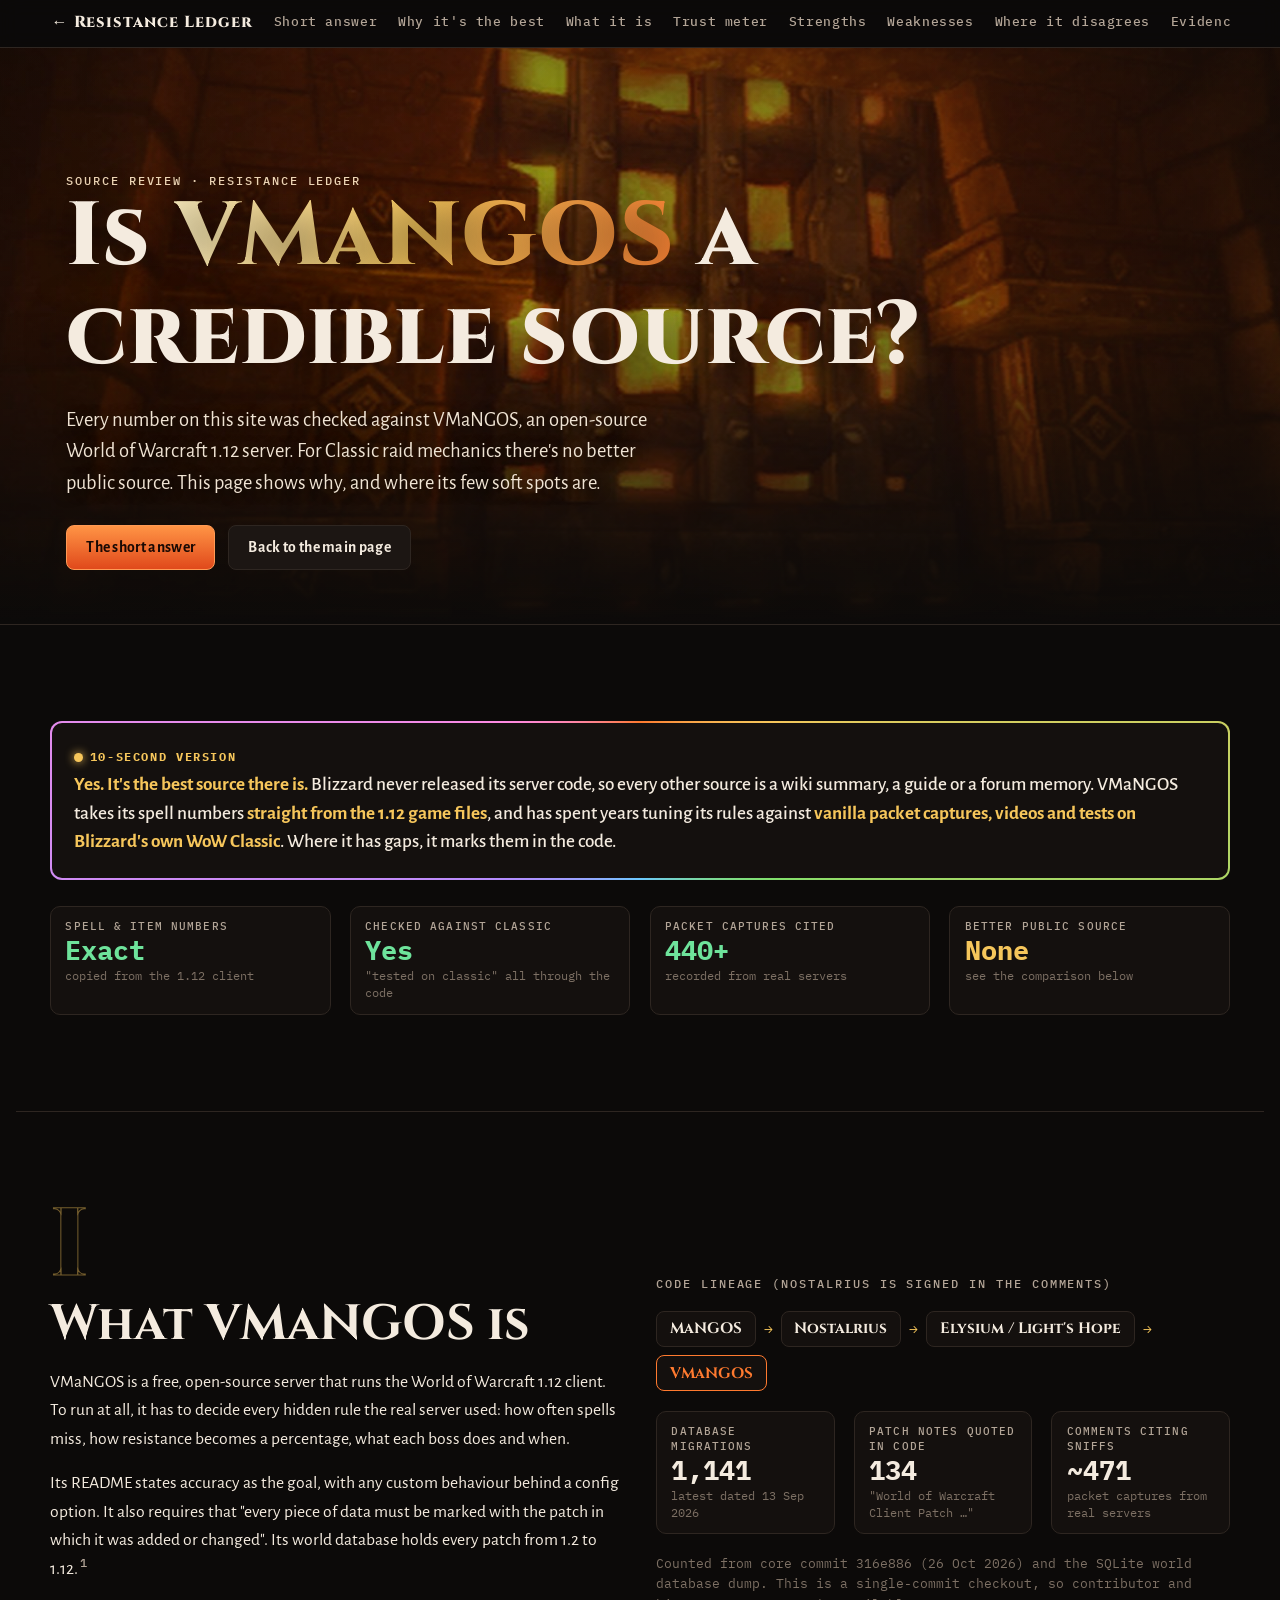
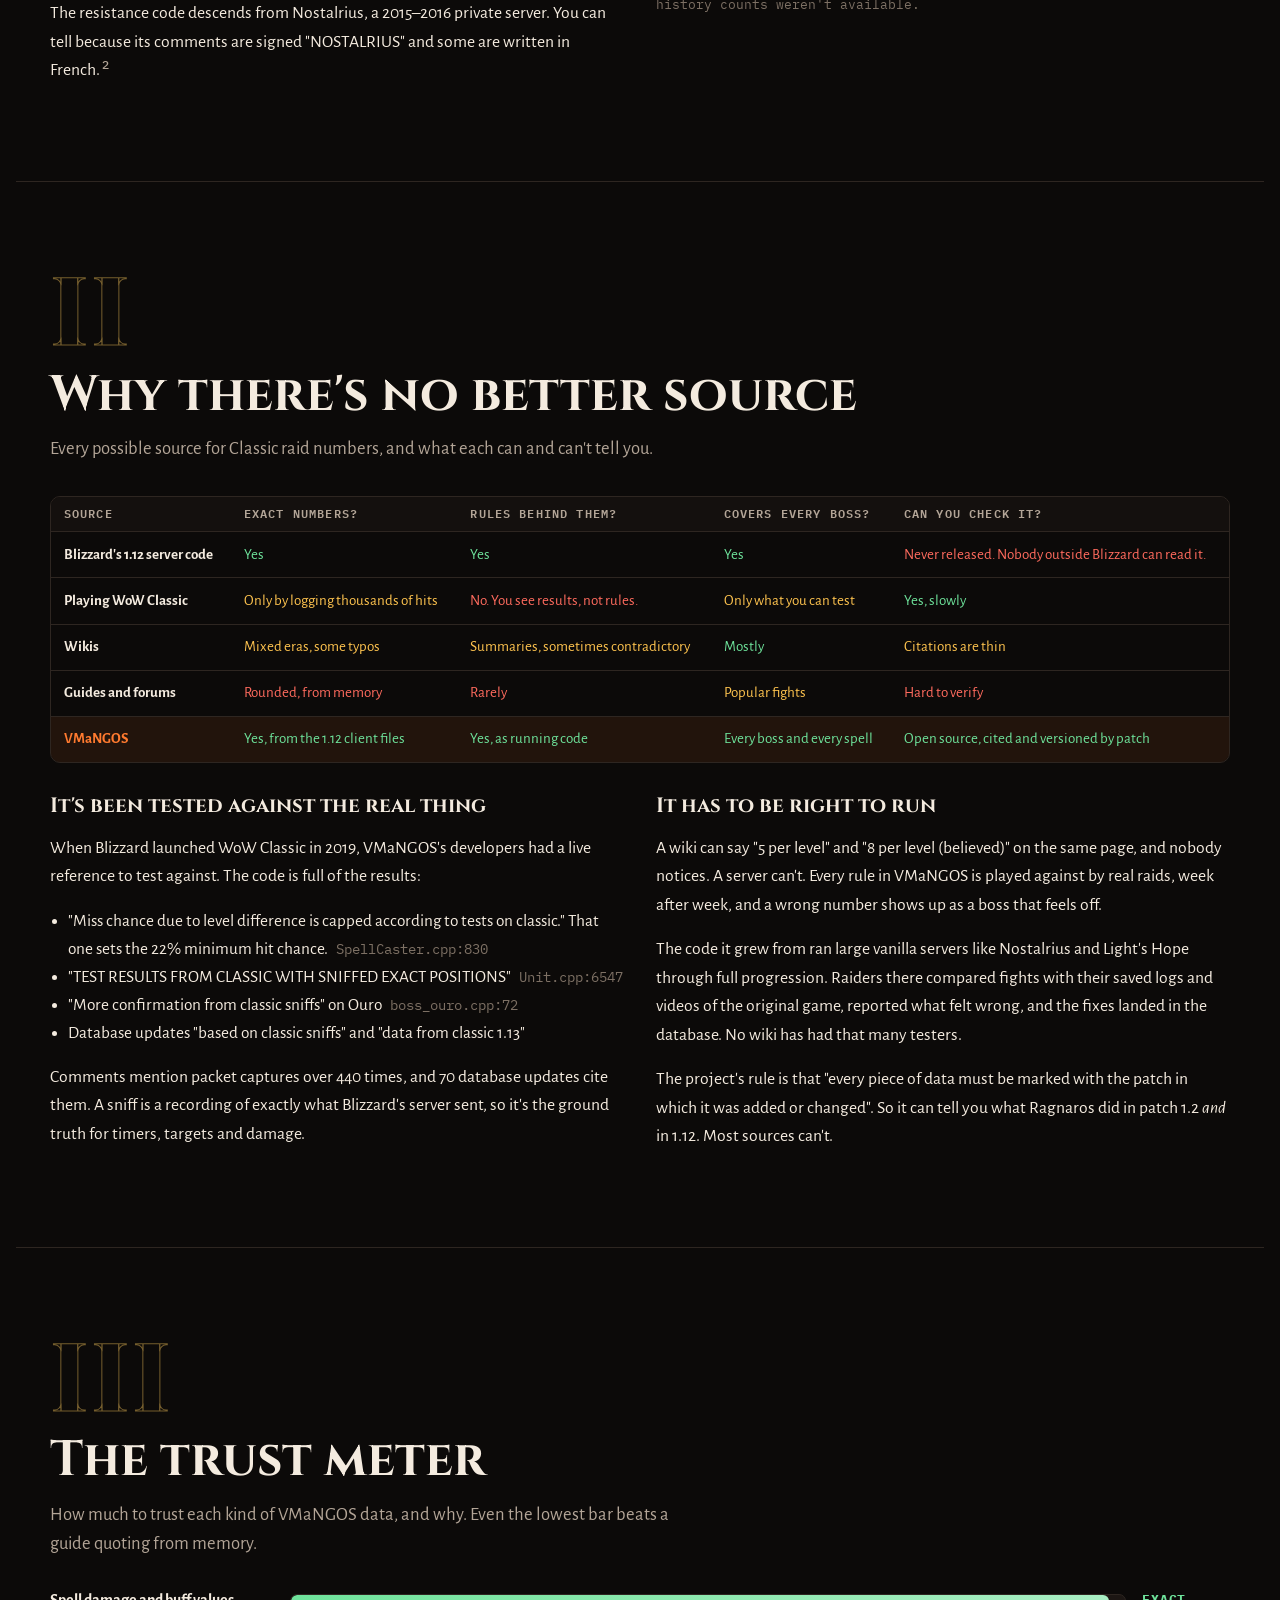
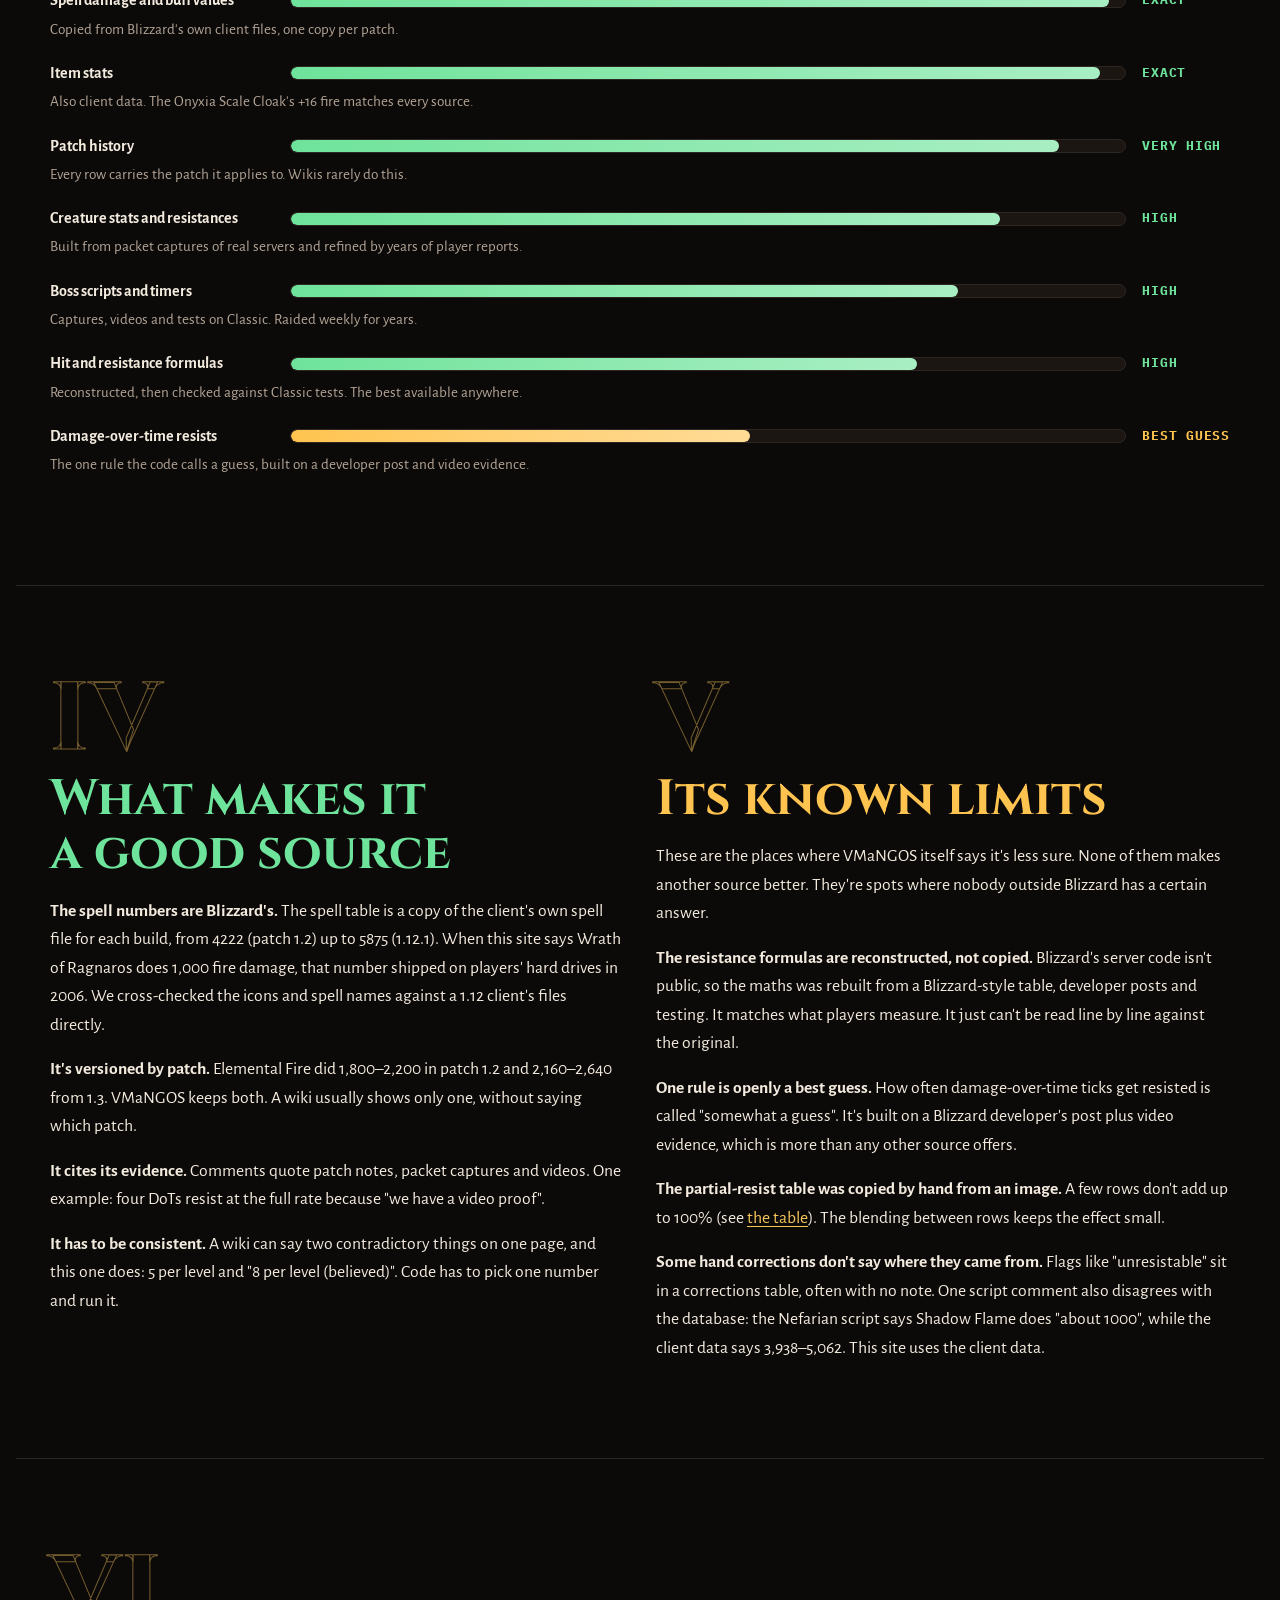
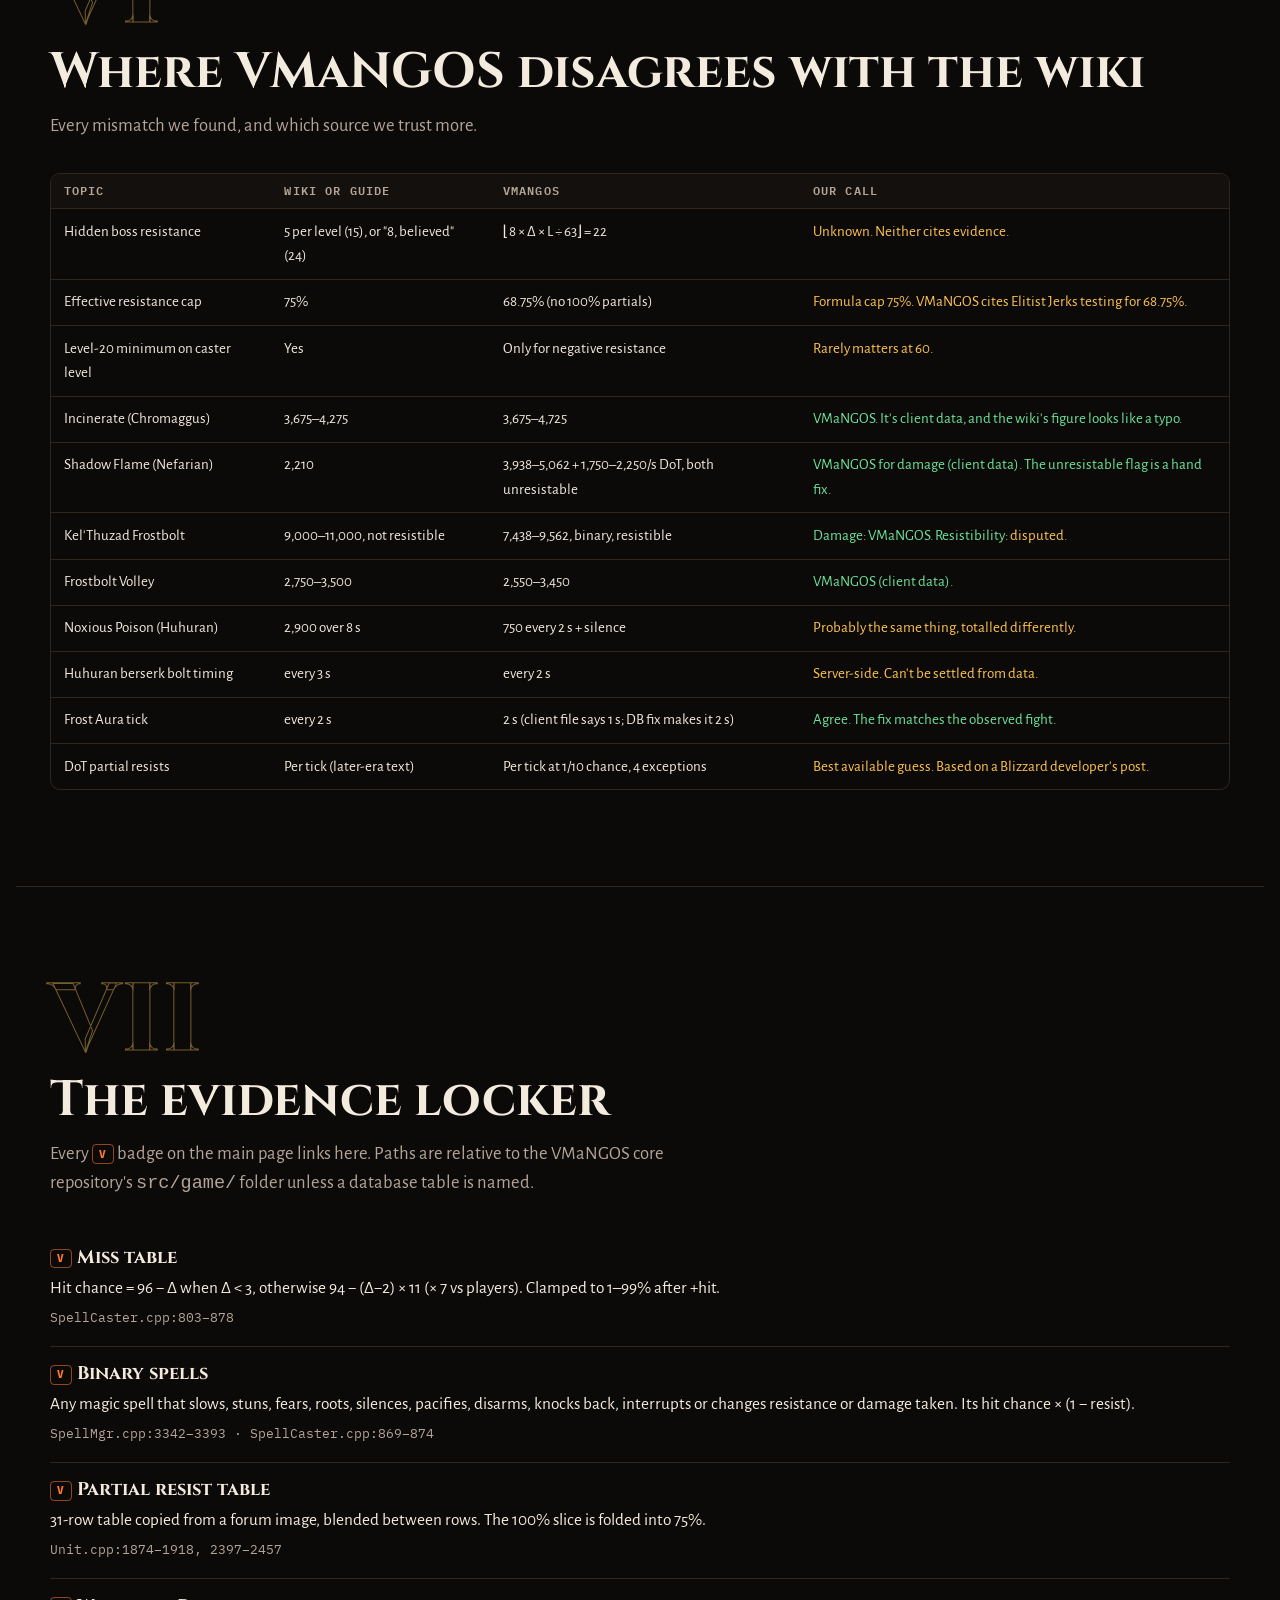
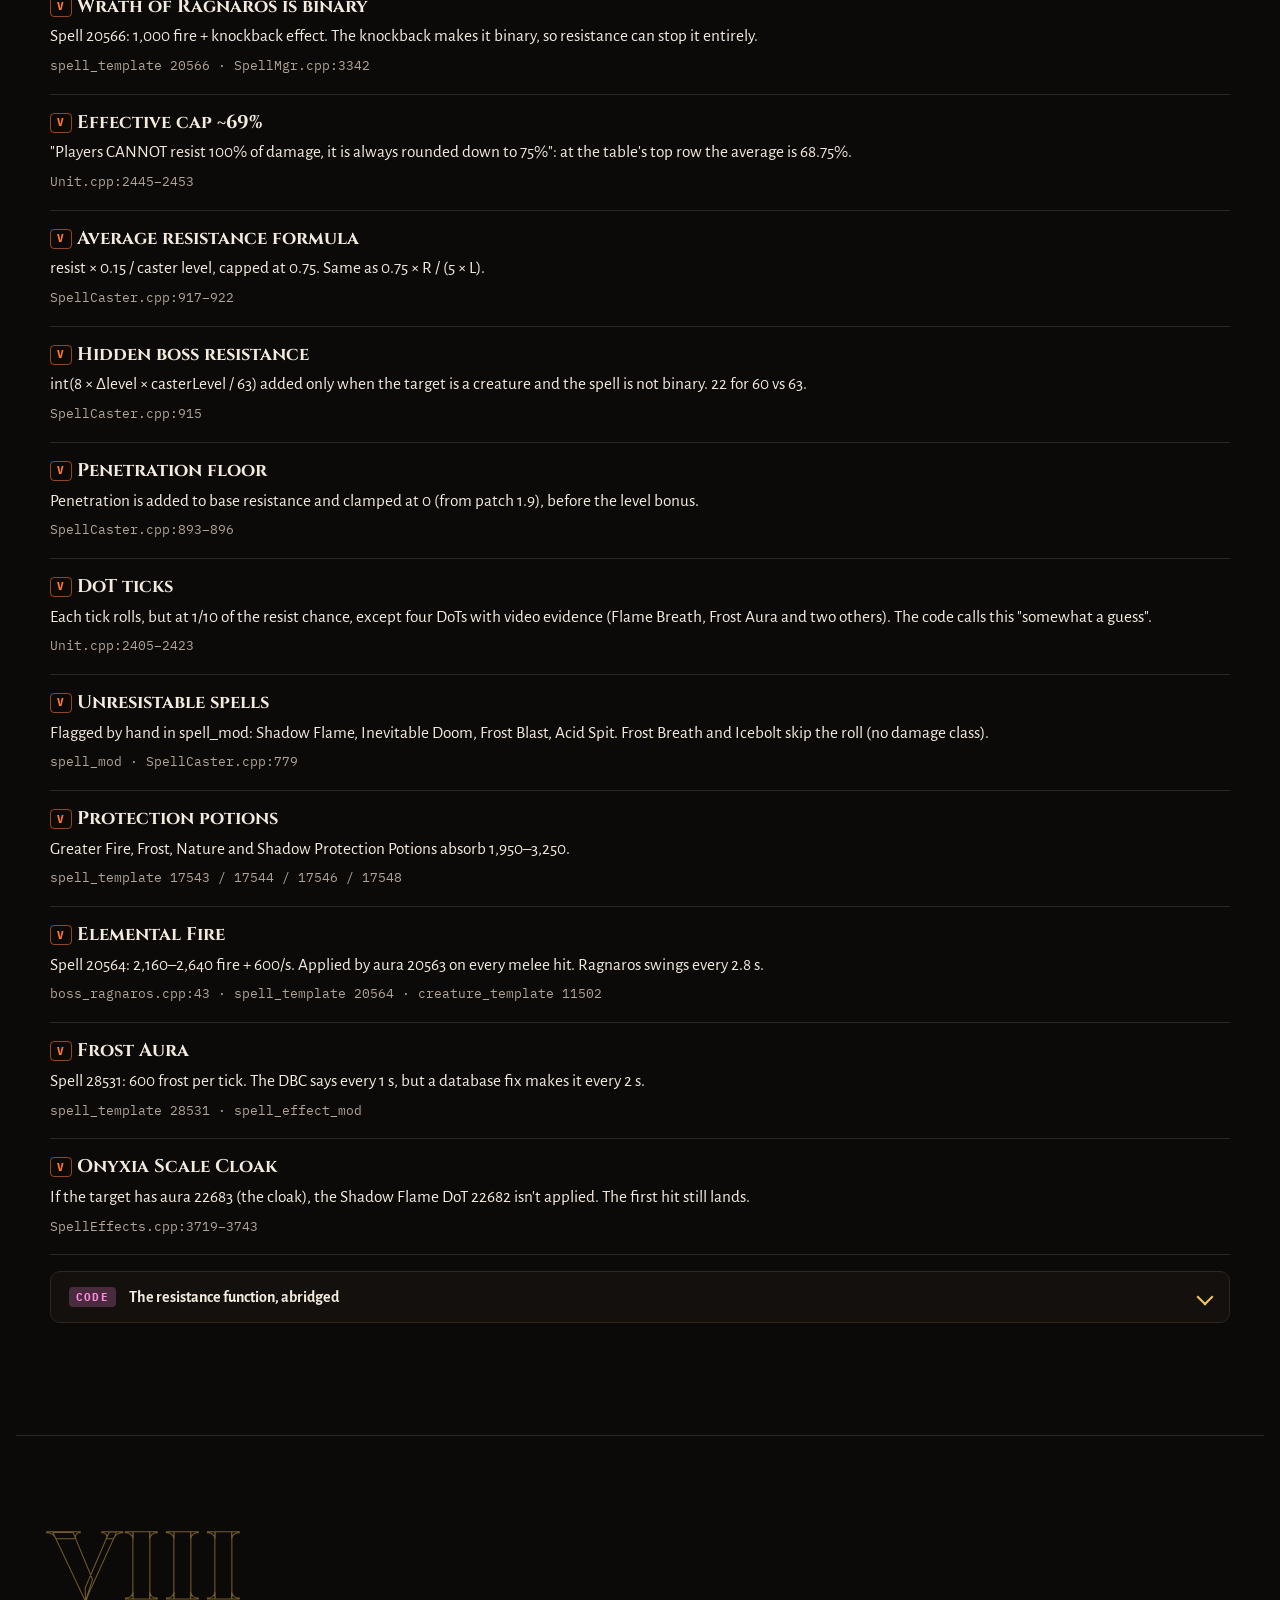
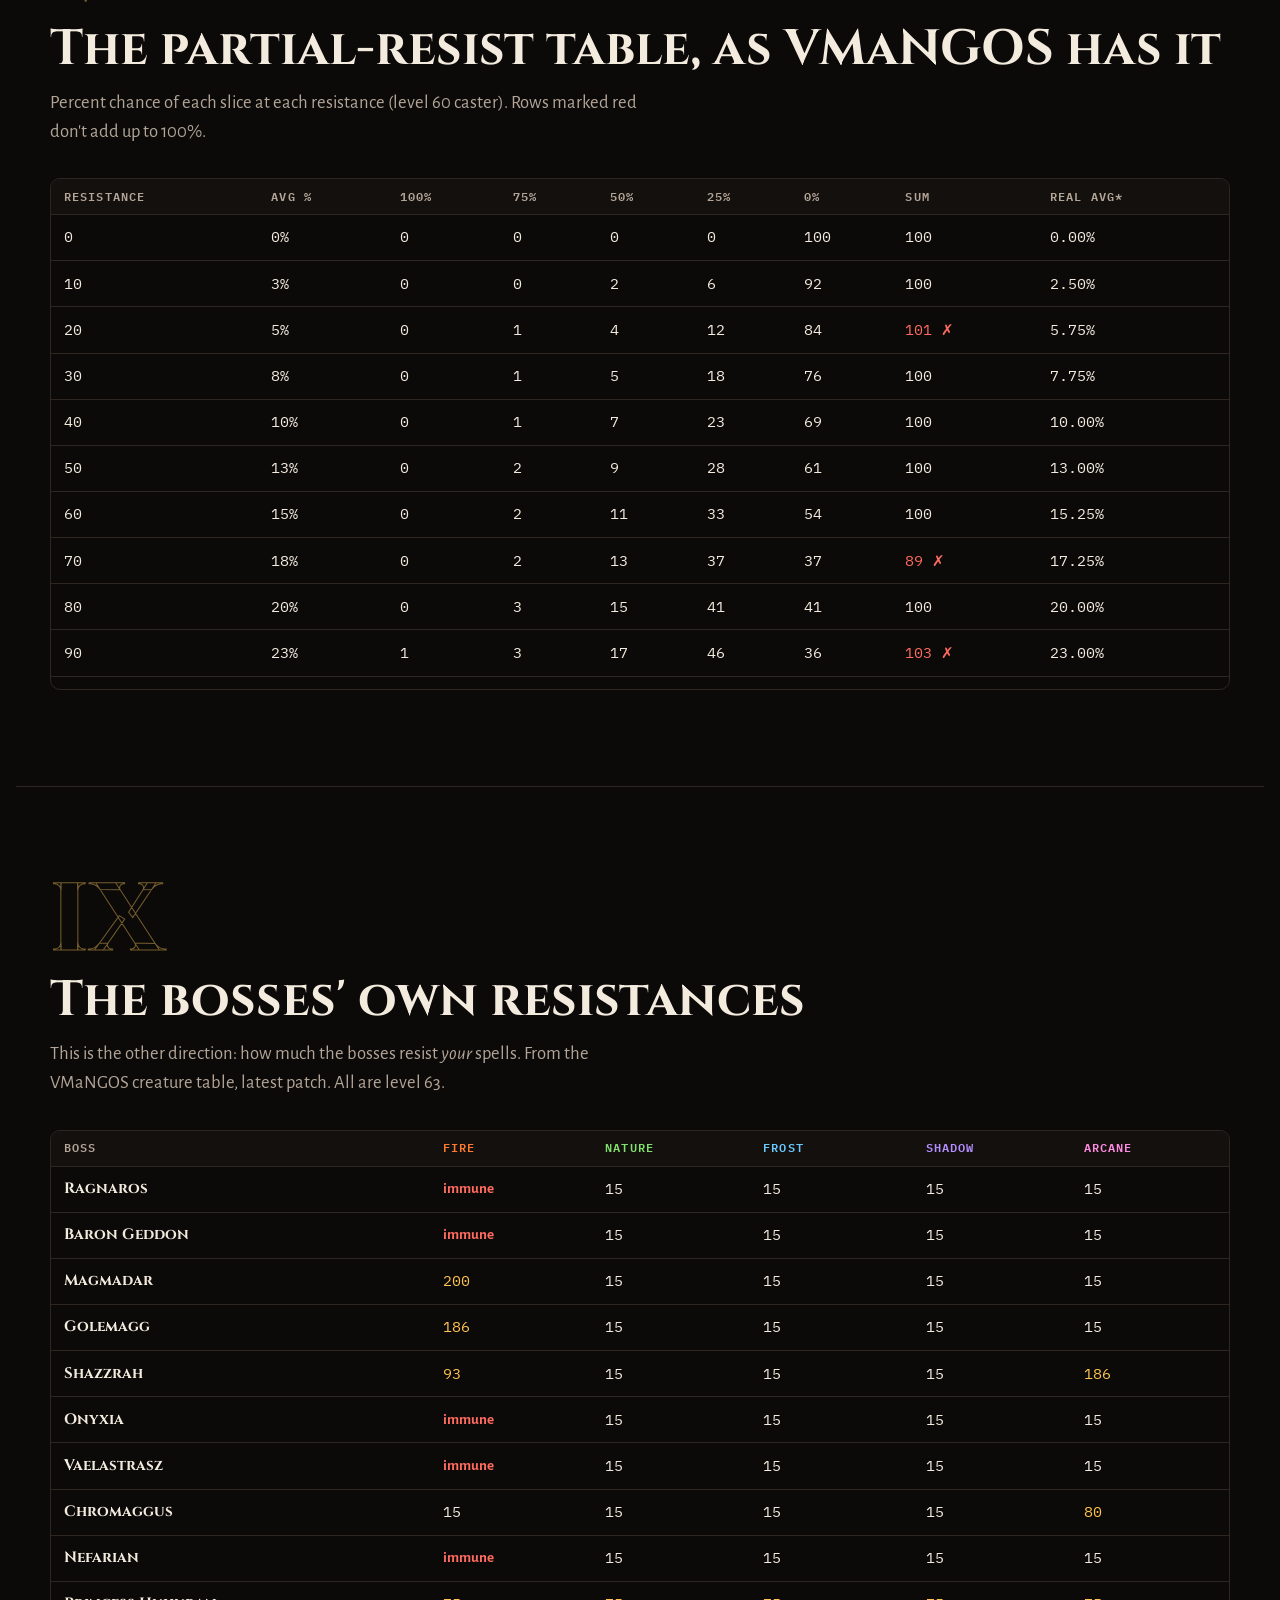
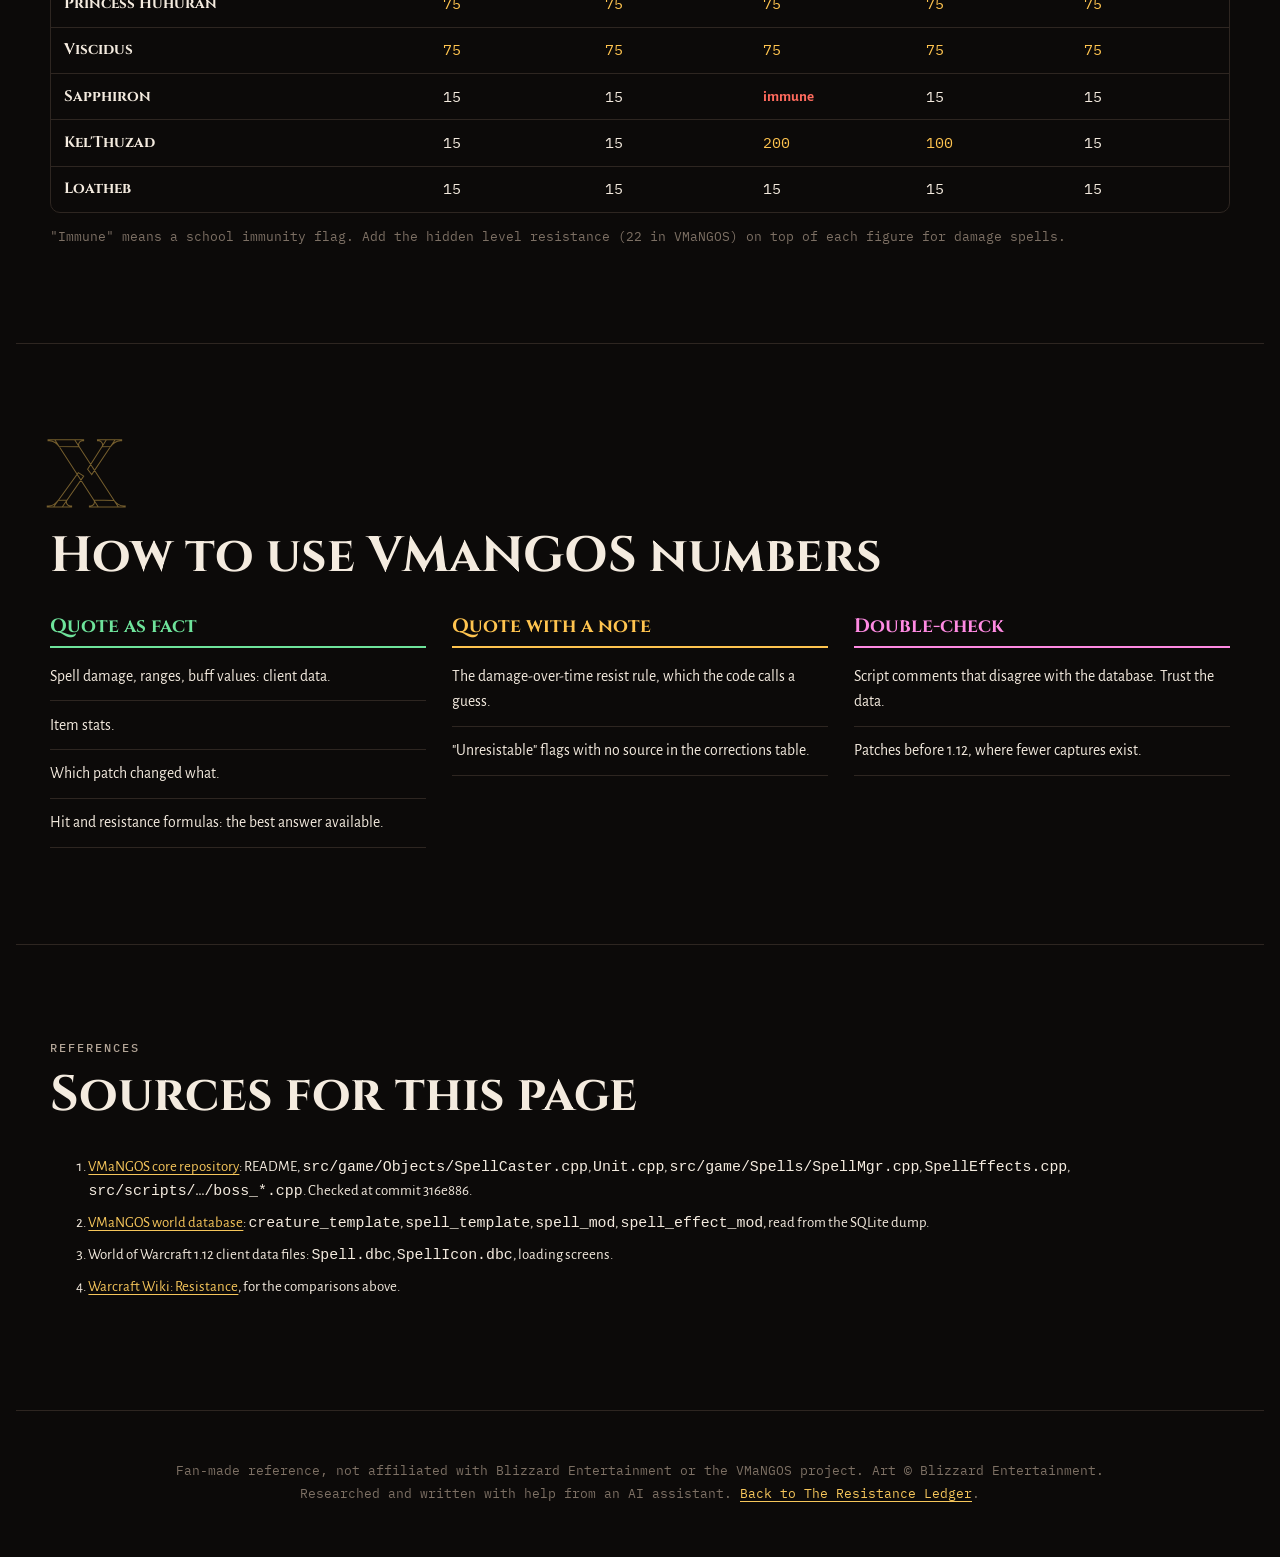
==== commit 054f354e: "Fix resistance icons; make the case for VMaNGOS as the best source Resistance icons were cropped at " ====
--- a/vmangos.html
+++ b/vmangos.html
@@ -37,7 +37,7 @@
 <div class="progress" aria-hidden="true"></div>
 <nav class="top" aria-label="Sections"><div class="in">
   <a class="brand" href="index.html">← Resistance Ledger</a>
-  <a href="#short">Short answer</a><a href="#what">What it is</a><a href="#trust">Trust meter</a><a href="#good">Strengths</a><a href="#bad">Weaknesses</a><a href="#diff">Where it disagrees</a><a href="#evidence">Evidence</a><a href="#table">Resist table</a><a href="#bosses">Boss resistances</a><a href="#use">Using it well</a>
+  <a href="#short">Short answer</a><a href="#best">Why it's the best</a><a href="#what">What it is</a><a href="#trust">Trust meter</a><a href="#good">Strengths</a><a href="#bad">Weaknesses</a><a href="#diff">Where it disagrees</a><a href="#evidence">Evidence</a><a href="#table">Resist table</a><a href="#bosses">Boss resistances</a><a href="#use">Using it well</a>
 </div></nav>
 
 <header class="hero small bleed" id="top">
@@ -45,19 +45,19 @@
   <div class="in">
     <p class="eyebrow" style="color:#f0d8b8">Source review · Resistance Ledger</p>
     <h1>Is <span class="burn">VMaNGOS</span> a credible source?</h1>
-    <p class="lede">The numbers on this site were checked against VMaNGOS, an open-source World of Warcraft 1.12 server. Here's what that check is worth, and where it isn't worth much.</p>
+    <p class="lede">Every number on this site was checked against VMaNGOS, an open-source World of Warcraft 1.12 server. For Classic raid mechanics there's no better public source. This page shows why, and where its few soft spots are.</p>
     <div class="cta"><a class="btn hot" href="#short">The short answer</a><a class="btn" href="index.html">Back to the main page</a></div>
   </div>
 </header>
 
 <section id="short">
   <div class="wide">
-    <div class="tldr rv"><span class="tag">10-second version</span><p><b>Trust its numbers, check its formulas.</b> Spell damage, buff values and item stats in VMaNGOS come from Blizzard's own 1.12 game files, so they're as good as it gets. The <b>resistance formulas</b> were rebuilt by fans from old forum posts and testing. They're a well-informed reconstruction, and in a few places the code itself says it's guessing.</p></div>
+    <div class="tldr rv"><span class="tag">10-second version</span><p><b>Yes. It's the best source there is.</b> Blizzard never released its server code, so every other source is a wiki summary, a guide or a forum memory. VMaNGOS takes its spell numbers <b>straight from the 1.12 game files</b>, and has spent years tuning its rules against <b>vanilla packet captures, videos and tests on Blizzard's own WoW Classic</b>. Where it has gaps, it marks them in the code.</p></div>
     <div class="readout rv">
-      <div class="big"><span class="k">Strongest</span><span class="v" style="color:var(--good)">Spell data</span><span class="d">copied from the 1.12 client</span></div>
-      <div class="big"><span class="k">Good</span><span class="v" style="color:var(--good)">Patch-tagged</span><span class="d">every change marked 1.2 → 1.12</span></div>
-      <div class="big"><span class="k">Use with care</span><span class="v" style="color:var(--warn)">Formulas</span><span class="d">rebuilt, partly guessed</span></div>
-      <div class="big"><span class="k">Weakest</span><span class="v" style="color:var(--bad)">Hand fixes</span><span class="d">mostly no source cited</span></div>
+      <div class="big"><span class="k">Spell & item numbers</span><span class="v" style="color:var(--good)">Exact</span><span class="d">copied from the 1.12 client</span></div>
+      <div class="big"><span class="k">Checked against Classic</span><span class="v" style="color:var(--good)">Yes</span><span class="d">"tested on classic" all through the code</span></div>
+      <div class="big"><span class="k">Packet captures cited</span><span class="v" style="color:var(--good)">440+</span><span class="d">recorded from real servers</span></div>
+      <div class="big"><span class="k">Better public source</span><span class="v" style="color:var(--gold)">None</span><span class="d">see the comparison below</span></div>
     </div>
   </div>
 </section>
@@ -83,9 +83,39 @@
   </div>
 </section>
 
+<section id="best">
+  <div class="wide">
+    <div class="chap rv"><span class="num">II</span><h2>Why there's no better source</h2><p class="sub">Every possible source for Classic raid numbers, and what each can and can't tell you.</p></div>
+    <div class="tbl-wrap rv"><table>
+      <thead><tr><th>Source</th><th>Exact numbers?</th><th>Rules behind them?</th><th>Covers every boss?</th><th>Can you check it?</th></tr></thead>
+      <tbody>
+        <tr><td><b>Blizzard's 1.12 server code</b></td><td class="ok">Yes</td><td class="ok">Yes</td><td class="ok">Yes</td><td class="no">Never released. Nobody outside Blizzard can read it.</td></tr>
+        <tr><td><b>Playing WoW Classic</b></td><td class="mid">Only by logging thousands of hits</td><td class="no">No. You see results, not rules.</td><td class="mid">Only what you can test</td><td class="ok">Yes, slowly</td></tr>
+        <tr><td><b>Wikis</b></td><td class="mid">Mixed eras, some typos</td><td class="mid">Summaries, sometimes contradictory</td><td class="ok">Mostly</td><td class="mid">Citations are thin</td></tr>
+        <tr><td><b>Guides and forums</b></td><td class="no">Rounded, from memory</td><td class="no">Rarely</td><td class="mid">Popular fights</td><td class="no">Hard to verify</td></tr>
+        <tr style="background:color-mix(in srgb,var(--fire) 9%,transparent)"><td><b style="color:var(--fire)">VMaNGOS</b></td><td class="ok">Yes, from the 1.12 client files</td><td class="ok">Yes, as running code</td><td class="ok">Every boss and every spell</td><td class="ok">Open source, cited and versioned by patch</td></tr>
+      </tbody>
+    </table></div>
+    <div class="two rv" style="margin-top:2rem">
+      <div class="prose">
+        <h3 style="font-size:1.3rem">It's been tested against the real thing</h3>
+        <p>When Blizzard launched WoW Classic in 2019, VMaNGOS's developers had a live reference to test against. The code is full of the results:</p>
+        <ul style="margin:0;padding-left:1.1rem"><li>"Miss chance due to level difference is capped according to tests on classic." That one sets the 22% minimum hit chance.<span class="mono" style="color:var(--dim);font-size:.8em"> SpellCaster.cpp:830</span></li><li>"TEST RESULTS FROM CLASSIC WITH SNIFFED EXACT POSITIONS"<span class="mono" style="color:var(--dim);font-size:.8em"> Unit.cpp:6547</span></li><li>"More confirmation from classic sniffs" on Ouro<span class="mono" style="color:var(--dim);font-size:.8em"> boss_ouro.cpp:72</span></li><li>Database updates "based on classic sniffs" and "data from classic 1.13"</li></ul>
+        <p>Comments mention packet captures over 440 times, and 70 database updates cite them. A sniff is a recording of exactly what Blizzard's server sent, so it's the ground truth for timers, targets and damage.</p>
+      </div>
+      <div class="prose">
+        <h3 style="font-size:1.3rem">It has to be right to run</h3>
+        <p>A wiki can say "5 per level" and "8 per level (believed)" on the same page, and nobody notices. A server can't. Every rule in VMaNGOS is played against by real raids, week after week, and a wrong number shows up as a boss that feels off.</p>
+        <p>The code it grew from ran large vanilla servers like Nostalrius and Light's Hope through full progression. Raiders there compared fights with their saved logs and videos of the original game, reported what felt wrong, and the fixes landed in the database. No wiki has had that many testers.</p>
+        <p>The project's rule is that "every piece of data must be marked with the patch in which it was added or changed". So it can tell you what Ragnaros did in patch 1.2 <em>and</em> in 1.12. Most sources can't.</p>
+      </div>
+    </div>
+  </div>
+</section>
+
 <section id="trust">
   <div class="wide">
-    <div class="chap rv"><span class="num">II</span><h2>The trust meter</h2><p class="sub">How much to trust each kind of VMaNGOS data, and why.</p></div>
+    <div class="chap rv"><span class="num">III</span><h2>The trust meter</h2><p class="sub">How much to trust each kind of VMaNGOS data, and why. Even the lowest bar beats a guide quoting from memory.</p></div>
     <div class="meter rv" id="meter"></div>
   </div>
 </section>
@@ -93,26 +123,26 @@
 <section id="good">
   <div class="wide two">
     <div class="prose rv">
-      <div class="chap" style="margin:0"><span class="num">III</span><h2 style="color:var(--good)">What makes it a good source</h2></div>
+      <div class="chap" style="margin:0"><span class="num">IV</span><h2 style="color:var(--good)">What makes it a good source</h2></div>
       <p><b>The spell numbers are Blizzard's.</b> The spell table is a copy of the client's own spell file for each build, from 4222 (patch 1.2) up to 5875 (1.12.1). When this site says Wrath of Ragnaros does 1,000 fire damage, that number shipped on players' hard drives in 2006. We cross-checked the icons and spell names against a 1.12 client's files directly.</p>
       <p><b>It's versioned by patch.</b> Elemental Fire did 1,800–2,200 in patch 1.2 and 2,160–2,640 from 1.3. VMaNGOS keeps both. A wiki usually shows only one, without saying which patch.</p>
       <p><b>It cites its evidence.</b> Comments quote patch notes, packet captures and videos. One example: four DoTs resist at the full rate because "we have a video proof".</p>
       <p><b>It has to be consistent.</b> A wiki can say two contradictory things on one page, and this one does: 5 per level and "8 per level (believed)". Code has to pick one number and run it.</p>
     </div>
     <div class="prose rv">
-      <div class="chap" style="margin:0"><span class="num">IV</span><h2 id="bad" style="color:var(--bad)">What makes it a weak source</h2></div>
-      <p><b>The formulas aren't Blizzard's code.</b> Nobody outside Blizzard has the 1.12 server code. VMaNGOS's resistance maths is a reconstruction from forum posts, a table image and player tests.</p>
-      <p><b>It admits guessing.</b> The DoT rule is called "somewhat a guess". The binary-spell list comes from a rule of thumb, not a flag in the game files. The 22% minimum hit chance rests on one private duel test.</p>
-      <p><b>The partial-resist table was copied by hand from an image.</b> Several rows don't add up to 100% (see <a href="#table">the table</a>), which looks like copying mistakes.</p>
-      <p><b>Hand-made fixes rarely cite a source.</b> Flags like "unresistable" are added in a corrections table, mostly with no source. The scripts sometimes disagree with the data: the Nefarian script's comment says Shadow Flame does "about 1000", but the database says 3,938–5,062.</p>
-      <p><b>Server behaviour is less certain than client data.</b> Who a boss targets, how often, and what's resistible all live on the server. Fans reconstruct that from captures and videos, and it's never complete.</p>
+      <div class="chap" style="margin:0"><span class="num">V</span><h2 id="bad" style="color:var(--warn)">Its known limits</h2></div>
+      <p>These are the places where VMaNGOS itself says it's less sure. None of them makes another source better. They're spots where nobody outside Blizzard has a certain answer.</p>
+      <p><b>The resistance formulas are reconstructed, not copied.</b> Blizzard's server code isn't public, so the maths was rebuilt from a Blizzard-style table, developer posts and testing. It matches what players measure. It just can't be read line by line against the original.</p>
+      <p><b>One rule is openly a best guess.</b> How often damage-over-time ticks get resisted is called "somewhat a guess". It's built on a Blizzard developer's post plus video evidence, which is more than any other source offers.</p>
+      <p><b>The partial-resist table was copied by hand from an image.</b> A few rows don't add up to 100% (see <a href="#table">the table</a>). The blending between rows keeps the effect small.</p>
+      <p><b>Some hand corrections don't say where they came from.</b> Flags like "unresistable" sit in a corrections table, often with no note. One script comment also disagrees with the database: the Nefarian script says Shadow Flame does "about 1000", while the client data says 3,938–5,062. This site uses the client data.</p>
     </div>
   </div>
 </section>
 
 <section id="diff">
   <div class="wide">
-    <div class="chap rv"><span class="num">V</span><h2>Where VMaNGOS disagrees with the wiki</h2><p class="sub">Every mismatch we found, and which source we trust more.</p></div>
+    <div class="chap rv"><span class="num">VI</span><h2>Where VMaNGOS disagrees with the wiki</h2><p class="sub">Every mismatch we found, and which source we trust more.</p></div>
     <div class="tbl-wrap rv"><table>
       <thead><tr><th>Topic</th><th>Wiki or guide</th><th>VMaNGOS</th><th>Our call</th></tr></thead>
       <tbody>
@@ -134,7 +164,7 @@
 
 <section id="evidence">
   <div class="wide">
-    <div class="chap rv"><span class="num">VI</span><h2>The evidence locker</h2><p class="sub">Every <span class="vm">V</span> badge on the main page links here. Paths are relative to the VMaNGOS core repository's <code>src/game/</code> folder unless a database table is named.</p></div>
+    <div class="chap rv"><span class="num">VII</span><h2>The evidence locker</h2><p class="sub">Every <span class="vm">V</span> badge on the main page links here. Paths are relative to the VMaNGOS core repository's <code>src/game/</code> folder unless a database table is named.</p></div>
     <div id="locker"></div>
     <details class="deep rv"><summary><span class="lvl">Code</span>The resistance function, abridged</summary><div class="body">
 <pre class="code"><span class="cm">// Objects/SpellCaster.cpp, GetSpellResistChance (abridged)</span>
@@ -157,14 +187,14 @@
 
 <section id="table">
   <div class="wide">
-    <div class="chap rv"><span class="num">VII</span><h2>The partial-resist table, as VMaNGOS has it</h2><p class="sub">Percent chance of each slice at each resistance (level 60 caster). Rows marked red don't add up to 100%.</p></div>
+    <div class="chap rv"><span class="num">VIII</span><h2>The partial-resist table, as VMaNGOS has it</h2><p class="sub">Percent chance of each slice at each resistance (level 60 caster). Rows marked red don't add up to 100%.</p></div>
     <div class="tbl-wrap rv" style="max-height:32rem;overflow:auto"><table id="vtab"></table></div>
   </div>
 </section>
 
 <section id="bosses">
   <div class="wide">
-    <div class="chap rv"><span class="num">VIII</span><h2>The bosses' own resistances</h2><p class="sub">This is the other direction: how much the bosses resist <em>your</em> spells. From the VMaNGOS creature table, latest patch. All are level 63.</p></div>
+    <div class="chap rv"><span class="num">IX</span><h2>The bosses' own resistances</h2><p class="sub">This is the other direction: how much the bosses resist <em>your</em> spells. From the VMaNGOS creature table, latest patch. All are level 63.</p></div>
     <div class="tbl-wrap rv"><table id="btab"></table></div>
     <p class="mono rv" style="font-size:.82rem;color:var(--dim);margin-top:.8rem">"Immune" means a school immunity flag. Add the hidden level resistance (22 in VMaNGOS) on top of each figure for damage spells.</p>
   </div>
@@ -172,11 +202,11 @@
 
 <section id="use">
   <div class="wide">
-    <div class="chap rv"><span class="num">IX</span><h2>How to use emulator numbers responsibly</h2></div>
+    <div class="chap rv"><span class="num">X</span><h2>How to use VMaNGOS numbers</h2></div>
     <div class="ledger rv" style="grid-template-columns:repeat(auto-fit,minmax(min(100%,260px),1fr))">
-      <div class="b"><h3>Quote freely</h3><ul><li>Spell damage, durations, ranges, buff values: client data.</li><li>Item stats.</li><li>Which patch changed what.</li></ul></div>
-      <div class="g"><h3>Quote with a caveat</h3><ul><li>Resistance and hit formulas: reconstructed.</li><li>Boss timers and targeting: from captures and videos.</li><li>What's binary or unresistable: rules of thumb and hand fixes.</li></ul></div>
-      <div class="f"><h3>Don't treat as proof</h3><ul><li>Anything the code calls a guess.</li><li>Comments that disagree with the data.</li><li>Behaviour for patches before 1.12, where captures are scarcest.</li></ul></div>
+      <div class="b"><h3>Quote as fact</h3><ul><li>Spell damage, ranges, buff values: client data.</li><li>Item stats.</li><li>Which patch changed what.</li><li>Hit and resistance formulas: the best answer available.</li></ul></div>
+      <div class="g"><h3>Quote with a note</h3><ul><li>The damage-over-time resist rule, which the code calls a guess.</li><li>"Unresistable" flags with no source in the corrections table.</li></ul></div>
+      <div class="f"><h3>Double-check</h3><ul><li>Script comments that disagree with the database. Trust the data.</li><li>Patches before 1.12, where fewer captures exist.</li></ul></div>
     </div>
   </div>
 </section>
@@ -200,13 +230,13 @@
 (function(){
 const $ = s => document.querySelector(s);
 const meter = [
-  ["Spell damage and buff values", 95, "--good", "Very high", "Copied from Blizzard's own client files, one copy per patch."],
-  ["Item stats", 92, "--good", "Very high", "Also client data. The Onyxia Scale Cloak's +16 fire matches every source."],
-  ["Patch history", 85, "--good", "High", "Every row carries the patch it applies to. Wikis rarely do this."],
-  ["Creature stats and resistances", 70, "--warn", "Good", "Server-side, so rebuilt from captures, but checked by years of players."],
-  ["Boss scripts and timers", 60, "--warn", "Fair", "From captures and videos. Script comments sometimes disagree with the data."],
-  ["Resistance and hit formulas", 50, "--warn", "Medium", "A careful reconstruction from posts, a table image and tests, not Blizzard code."],
-  ["Hand-added corrections", 35, "--bad", "Varies", "Unresistable flags and timing fixes, mostly with no source cited."]
+  ["Spell damage and buff values", 98, "--good", "Exact", "Copied from Blizzard's own client files, one copy per patch."],
+  ["Item stats", 97, "--good", "Exact", "Also client data. The Onyxia Scale Cloak's +16 fire matches every source."],
+  ["Patch history", 92, "--good", "Very high", "Every row carries the patch it applies to. Wikis rarely do this."],
+  ["Creature stats and resistances", 85, "--good", "High", "Built from packet captures of real servers and refined by years of player reports."],
+  ["Boss scripts and timers", 80, "--good", "High", "Captures, videos and tests on Classic. Raided weekly for years."],
+  ["Hit and resistance formulas", 75, "--good", "High", "Reconstructed, then checked against Classic tests. The best available anywhere."],
+  ["Damage-over-time resists", 55, "--warn", "Best guess", "The one rule the code calls a guess, built on a developer post and video evidence."]
 ];
 $("#meter").innerHTML = meter.map(([l, v, c, w, why]) => `<span class="lbl">${l}</span><span class="bar"><i data-w="${v}" style="background:linear-gradient(90deg,var(${c}),color-mix(in srgb,var(${c}) 60%,#fff))"></i></span><span class="val" style="color:var(${c})">${w}</span><p class="why">${why}</p>`).join("");
 new IntersectionObserver((es, o) => es.forEach(e => { if (e.isIntersecting){ e.target.querySelectorAll("i[data-w]").forEach(i => i.style.width = i.dataset.w + "%"); o.disconnect(); } }), {threshold:.3}).observe($("#meter"));
